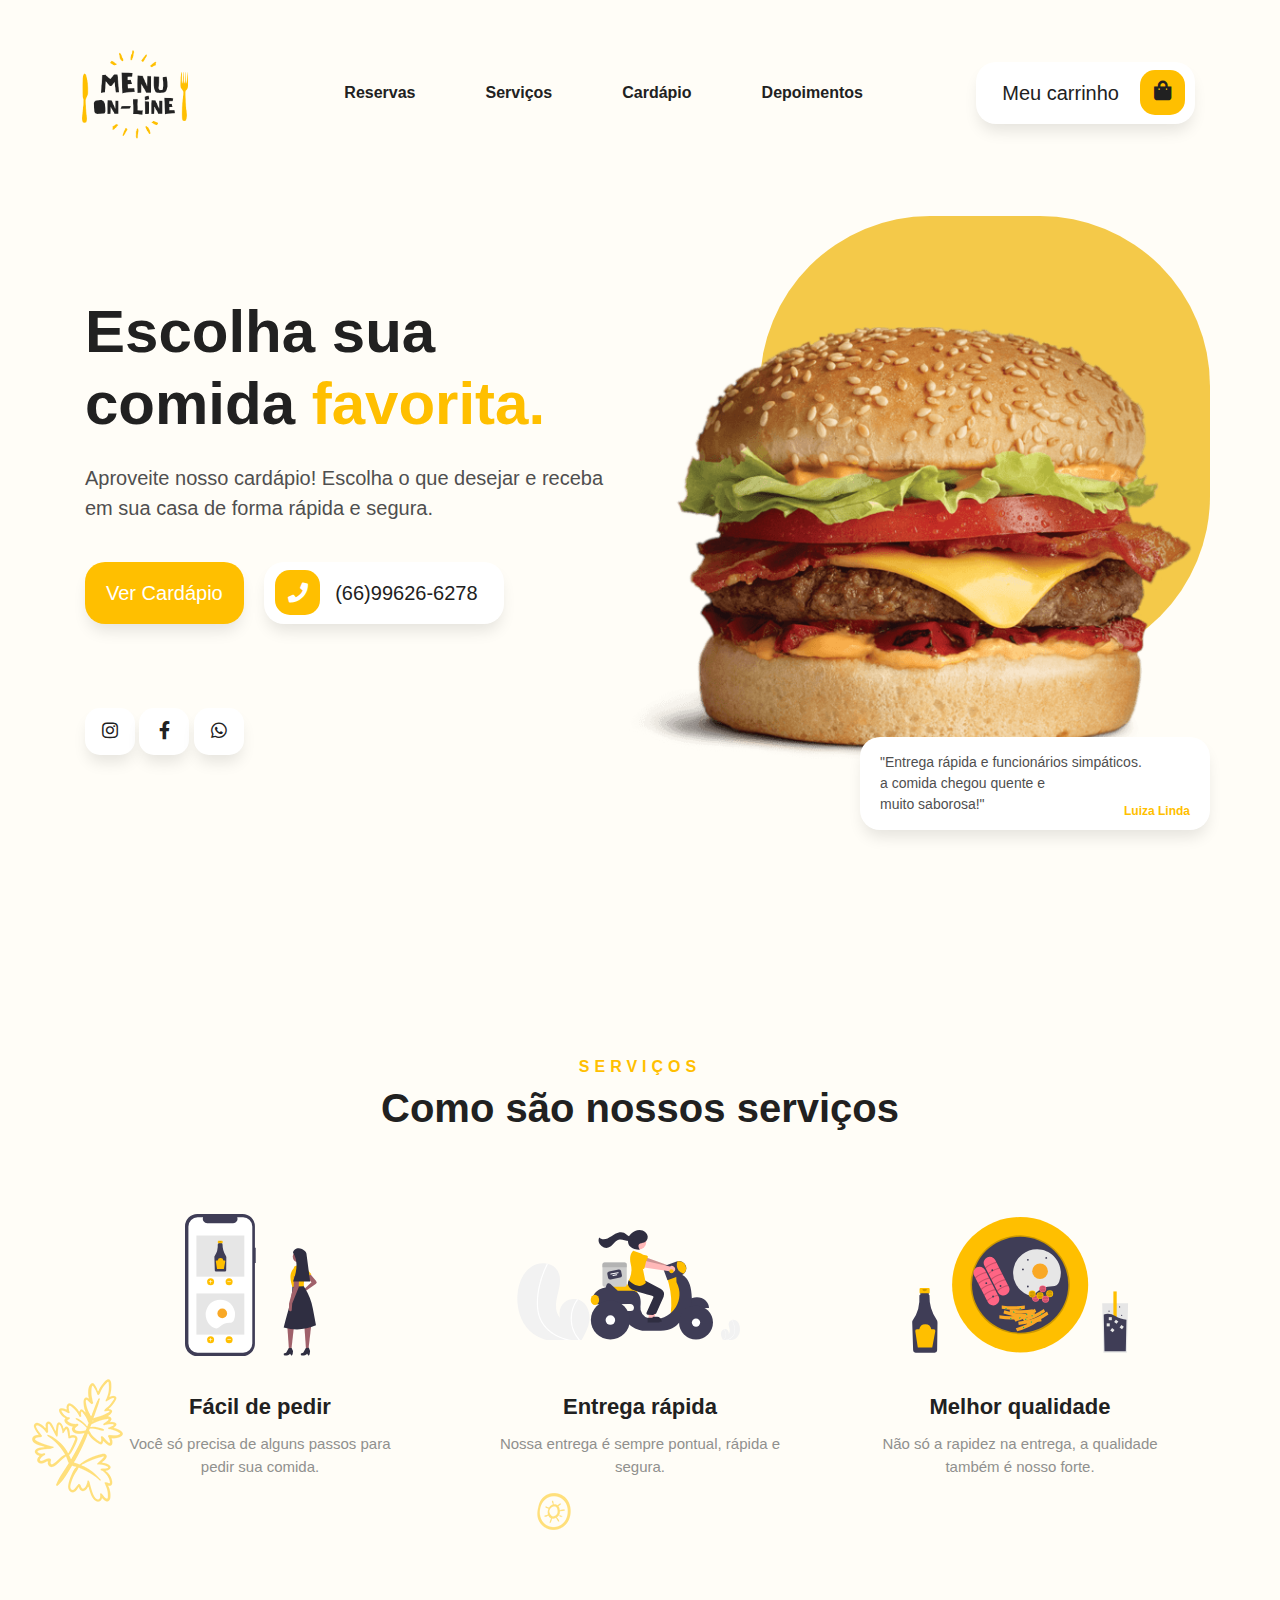
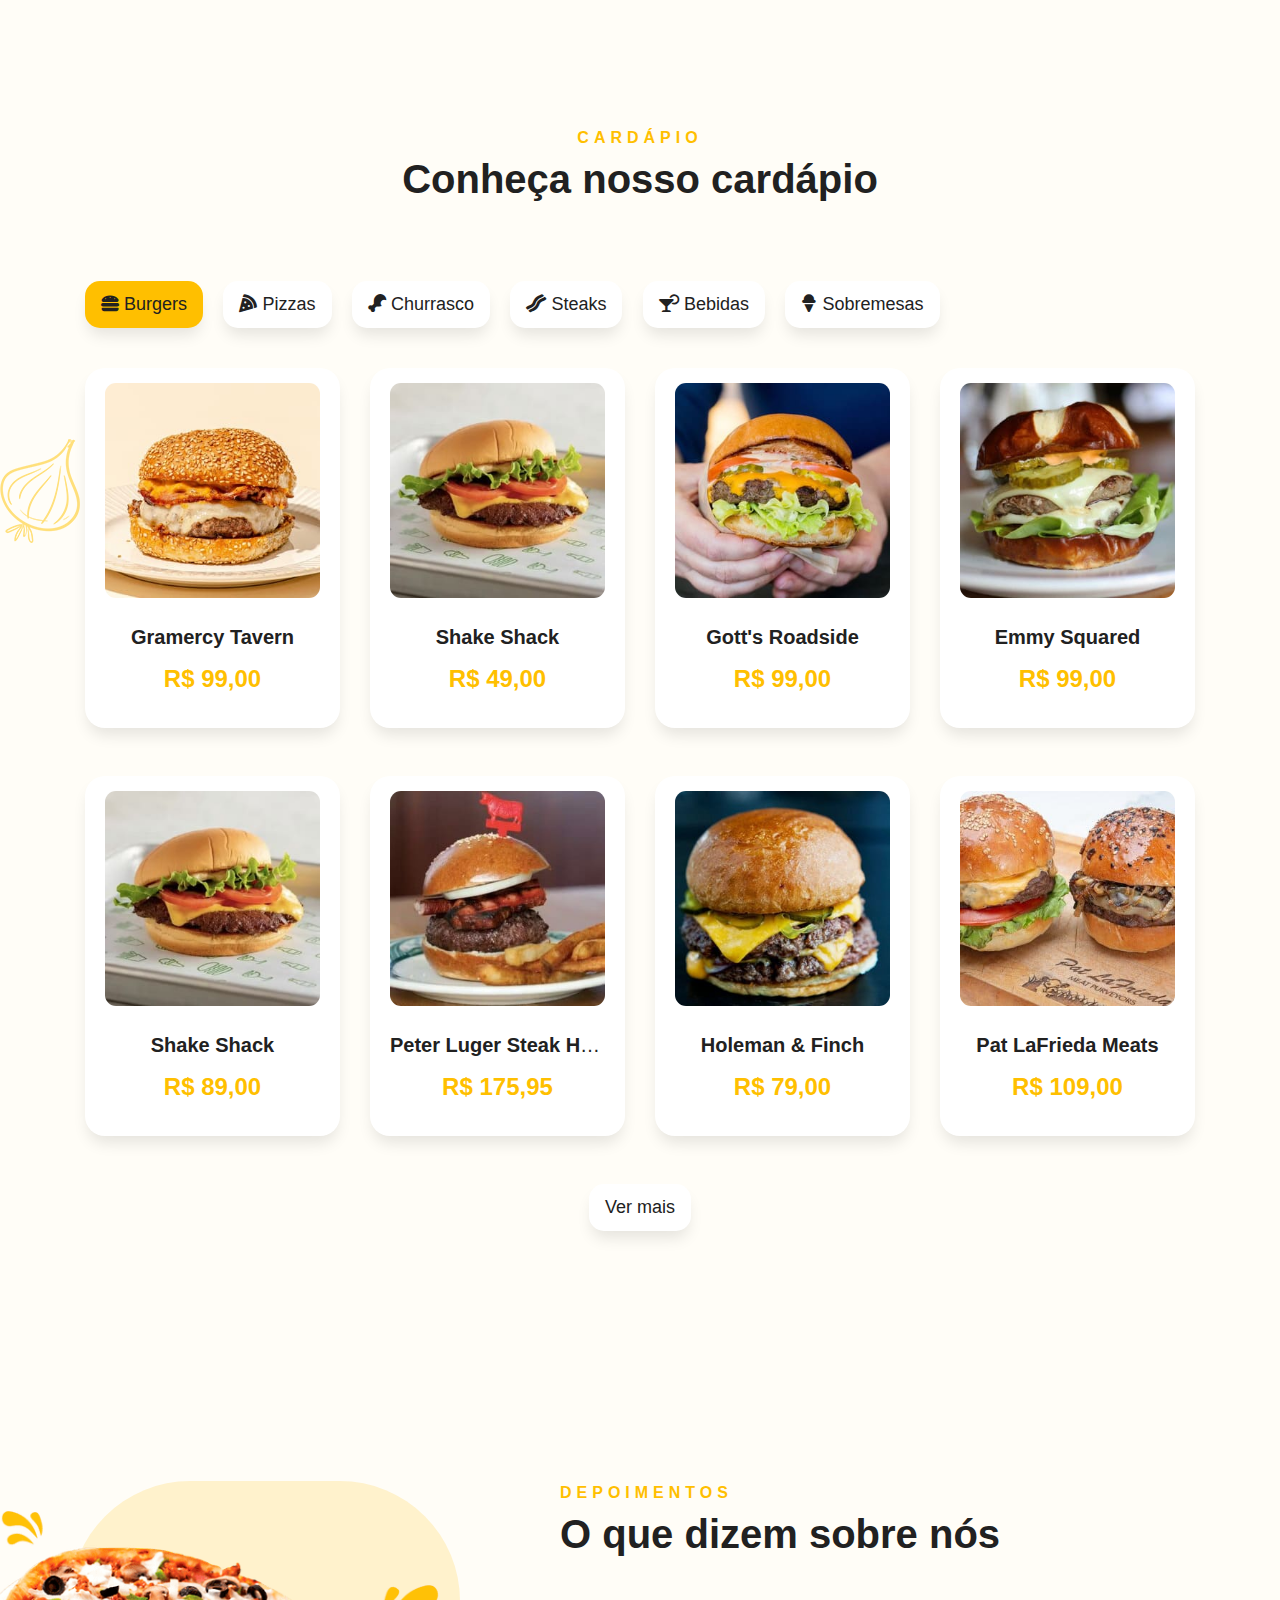
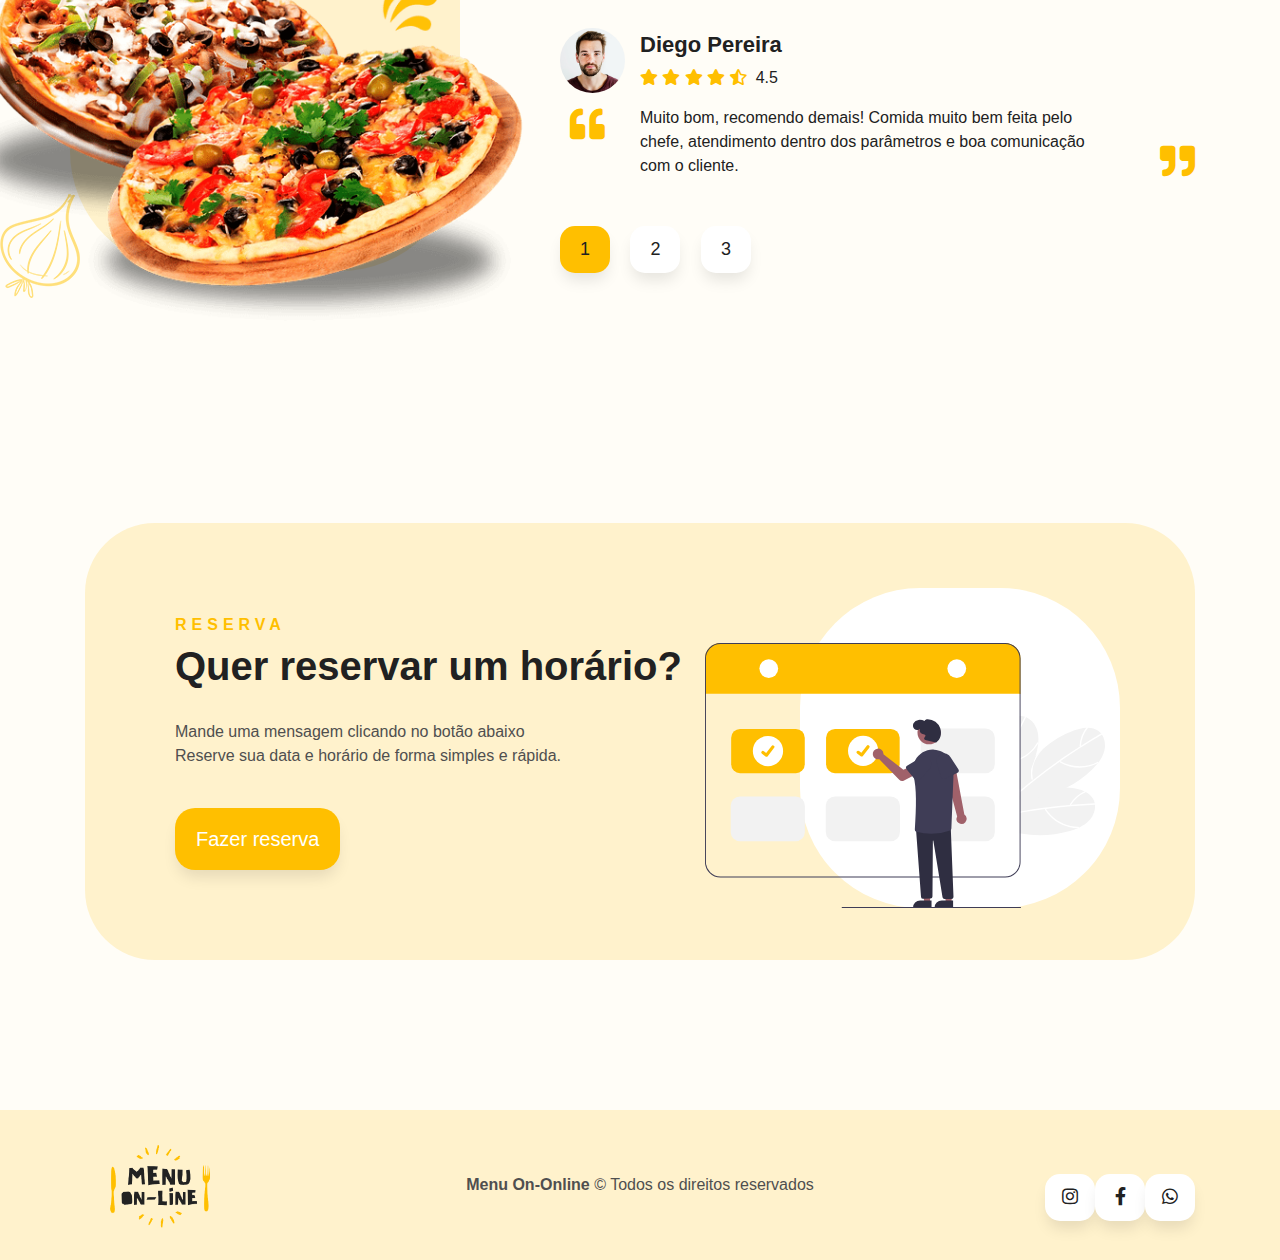
==== index.html @ 8d20d0ce "quase resumo" ====
<!DOCTYPE html>
<html lang="pt-br">

<head>
    <meta charset="UTF-8">
    <meta name="viewport" content="width=device-width, initial-scale=1.0">
    <title>Restaurante - Seja bem vindo!</title>
    <link rel="stylesheet" href="./css/bootstrap.min.css">
    <link rel="stylesheet" href="./css/fontawesome.css">
    <link rel="stylesheet" href="./css/main.css">
    <link rel="stylesheet" href="./css/animate.css">

</head>

<body>
    <div class="container-mensagens" id="container-mensagens">
    
    </div>
    <a class="botao-carrinho hidden" onclick="cardapio.metodos.abrirCarrinho(true)">
        <div class="badge-total-carrinho">0</div>
        <i class = "fa fa-shopping-bag"></i>
    </a>

    <section class="header">
        <div class="container">
            <nav class="navbar navbar-expand lg pl-0 pr-0">
                <a class="navbar-brand" href="#">
                    <img src="./img/logo.png" width="160" class="img-logo" />
                </a>

                <button class="navbar-toggler" type="button" data-toggle="collapse" data-target="#navbarNavDropdown">
                    <span class="navbar-toggle-icon">
                        <i class="fas fa-bars"></i>
                    </span>
                </button>
                <div class="collapse navbar-collapse" id="navbarNavDropdown">
                    <ul class="navbar-nav ml-auto mr-auto">
                        <li class="nav-item">
                            <a href="#reservas" class="nav-link"><b>Reservas</b></a>
                        </li>
                        <li class="nav-item">
                            <a href="#servicos" class="nav-link"><b>Serviços</b></a>
                        </li>
                        <li class="nav-item">
                            <a href="#cardapio" class="nav-link"><b>Cardápio</b></a>
                        </li>
                        <li class="nav-item">
                            <a href="#depoimentos" class="nav-link"><b>Depoimentos</b></a>
                        </li>
                    </ul>
                    <a class="btn btn-white btn-icon" onclick="cardapio.metodos.abrirCarrinho(true)">
                        
                        Meu carrinho
                        <span class="icon">
                            <div class ="container-total-carrinho badge-total-carrinho hidden">0</div>
                            <i class="fa fa-shopping-bag"></i>
                        </span>
                    </a>
                </div>
            </nav>
        </div>
    </section>
    <section class="banner">
        <div class="container">
            <div class="row">
                <div class="col 6">
                    <div class="d-flex text-banner">
                        <h1><b>Escolha sua comida <b class="color-primary">favorita.</b></b></h1>
                        <p>Aproveite nosso cardápio! Escolha o que desejar e receba em sua casa de forma rápida e
                            segura.</p>
                        <div>

                            <a class="btn btn-yellow mt-4 mr-3">Ver Cardápio</a>

                            <a href="#" class="btn btn-white btn-icon-left mt-4">

                                <span class="icon-left">

                                    <i class="fa fa-phone"></i>

                                </span>

                                (66)99626-6278
                            </a>

                        </div>
                    </div>

                    <a class="btn btn-sm btn-white btn-social mt-4 mt-3">
                        <i class="fab fa-instagram"></i>
                    </a>
                    <a class="btn btn-sm btn-white btn-social mt-4 mt-3">
                        <i class="fab fa-facebook-f"></i>
                    </a>
                    <a class="btn btn-sm btn-white btn-social mt-4 ">
                        <i class="fab fa-whatsapp"></i>
                    </a>
                </div>
                <div class="col 6">
                    <div class="card-banner"></div>
                    <div class="d-flex img-banner">
                        <img src="./img/burguer.png">
                    </div>
                    <div class="card card-case">
                        "Entrega rápida e funcionários simpáticos.
                        <br>a comida chegou quente e <br>
                        muito saborosa!"
                        <span class="card-case-name">
                            <b>Luiza Linda</b>
                        </span>
                    </div>
                </div>

            </div>

        </div>
        </div>
    </section>
    <section class="servicos" id="servicos">
        <div class="background-servicos"></div>

        <div class="container">
            <div class="class row">
                <div class="col-12 text-center mb-5">
                    <span class="hint-title"><b>Serviços</b></span>
                    <h1 class="title">
                        <b>Como são nossos serviços</b>
                    </h1>
                </div>
                <div class="col-4 mb-5">
                    <div class="card-icon text-center">
                        <img src="./img/icone-pedido.svg" width="150">
                    </div>
                    <div class="card-text text-center mt-3">
                        <p><b>Fácil de pedir</b></p>
                        <span>
                            Você só precisa de alguns passos para pedir sua comida.
                        </span>
                    </div>
                </div>

                <div class="col-4 mb-5">
                    <div class="card-icon text-center">
                        <img src="./img/icone-delivery.svg" width="250">
                    </div>
                    <div class="card-text text-center mt-3">
                        <p><b>Entrega rápida</b></p>
                        <span>
                            Nossa entrega é sempre pontual, rápida e segura.
                        </span>
                    </div>
                </div>

                <div class="col-4 mb-5">
                    <div class="card-icon text-center">
                        <img src="./img/icone-qualidade.svg" width="250">
                    </div>
                    <div class="card-text text-center mt-3">
                        <p><b>Melhor qualidade</b></p>
                        <span>
                            Não só a rapidez na entrega, a qualidade também é nosso forte.
                        </span>
                    </div>
                </div>

            </div>
        </div>
    </section>
    <section class="cardapio" id="cardapio">
        <div class="background-cardapio"></div>
        <div class="container">
            <div class="row">
                <div class="col-12 text-center mb-5">
                    <span class="hint-title"><b>Cardápio</b></span>
                    <h1 class="title">
                        <b>Conheça nosso cardápio</b>
                    </h1>
                </div>

                <div class="col-12 container-menu">
                    <a id= "menu-burgers" class="btn btn-white btn-sm mr-3 active" onclick ="cardapio.metodos.obterItensCardapio('burgers')">
                        <i class="fas fa-hamburger"></i>&nbsp;Burgers
                    </a>

                    <a id="menu-pizzas" class="btn btn-white btn-sm mr-3" onclick ="cardapio.metodos.obterItensCardapio('pizzas')" >
                        <i class="fas fa-pizza-slice"></i>&nbsp;Pizzas
                    </a>

                    <a id="menu-churrasco" class="btn btn-white btn-sm mr-3" onclick ="cardapio.metodos.obterItensCardapio('churrasco')">
                        <i class="fas fa-drumstick-bite"></i>&nbsp;Churrasco
                    </a>

                    <a id="menu-steaks" class="btn btn-white btn-sm mr-3" onclick ="cardapio.metodos.obterItensCardapio('steaks')">
                        <i class="fas fa-bacon"></i>&nbsp;Steaks
                    </a>

                    <a id="menu-bebidas"class="btn btn-white btn-sm mr-3" onclick ="cardapio.metodos.obterItensCardapio('bebidas')">
                        <i class="fas fa-cocktail"></i>&nbsp;Bebidas
                    </a>

                    <a id="menu-sobremesas" class="btn btn-white btn-sm mr-30" onclick ="cardapio.metodos.obterItensCardapio('sobremesas')">
                        <i class="fas fa-ice-cream"></i>&nbsp;Sobremesas
                    </a>
                </div>

                <div class="col-12">
                    <div class="row" id="itensCardapio">
                        
                        <!-- <div class="col-3">
                            <div class="card card-item">
                                <div class="img-produto">
                                    <img
                                        src="./img/cardapio/burguers/burger-au-poivre-kit-4-pack.3ca0e39b02db753304cd185638dad518.jpg">
                                </div>
                                <p class="title-produto text-center mt-4">
                                    <b>Nome</b>
                                </p>
                                <p class="price-produto text-center">
                                    <b>R$ 154,90</b>
                                </p>

                                <div class="add-carrinho">
                                    <span class="btn-menos"> <i class="fas fa-minus"></i></span>
                                    <span class="btn-numero-itens">0</span>
                                    <span class="btn-mais"><i class="fas fa-plus"></i></span>
                                    <span class="btn btn-add"><i class="fa fa-shopping-bag"></i></span>
                                </div>

                            </div>


                        </div>

                        <div class="col-3">
                            <div class="card card-item">
                                <div class="img-produto">
                                    <img
                                        src="./img/cardapio/burguers/burger-au-poivre-kit-4-pack.3ca0e39b02db753304cd185638dad518.jpg">
                                </div>
                                <p class="title-produto text-center mt-4">
                                    <b>Nome</b>
                                </p>
                                <p class="price-produto text-center">
                                    <b>R$ 154,90</b>
                                </p>

                                <div class="add-carrinho">
                                    <span class="btn-menos"> <i class="fas fa-minus"></i></span>
                                    <span class="btn-numero-itens">0</span>
                                    <span class="btn-mais"><i class="fas fa-plus"></i></span>
                                    <span class="btn btn-add"><i class="fa fa-shopping-bag"></i></span>
                                </div>

                            </div>


                        </div>

                        <div class="col-3">
                            <div class="card card-item">
                                <div class="img-produto">
                                    <img
                                        src="./img/cardapio/burguers/burger-au-poivre-kit-4-pack.3ca0e39b02db753304cd185638dad518.jpg">
                                </div>
                                <p class="title-produto text-center mt-4">
                                    <b>Nome</b>
                                </p>
                                <p class="price-produto text-center">
                                    <b>R$ 154,90</b>
                                </p>

                                <div class="add-carrinho">
                                    <span class="btn-menos"> <i class="fas fa-minus"></i></span>
                                    <span class="btn-numero-itens">0</span>
                                    <span class="btn-mais"><i class="fas fa-plus"></i></span>
                                    <span class="btn btn-add"><i class="fa fa-shopping-bag"></i></span>
                                </div>

                            </div>


                        </div> -->
                    </div>

                </div>

                <div class="col-12 text-center">
                    <a id="btnVerMais" class="btn btn-white btn-sm" onclick = "cardapio.metodos.verMais()">Ver mais</a>
                </div>

            </div>
        </div>

    </section>
    <section class="depoimentos" id="depoimentos">
        <div class="background-depoimentos"></div>
        <div class="container">
            <div class="row">

                <div class="col-5 text-center">
                    <div class="card-depoimentos"></div>
                    <div class="d-flex img-banner">
                        <img src="./img/pizzas.png" />
                    </div>
                </div>

                <div class="col-7">
                    <span class="hint-title"><b>Depoimentos</b></span>
                    <h1 class="title">
                        <b>O que dizem sobre nós</b>
                    </h1>
                    <div class="mb-5">
                        <div class="depoimento" id="depoimento-1">
                            <div class="container-dados-depoimento">
                                <div class="imagem-depoimento"></div>
                                <div>
                                    <p class="nome-depoimento"><b>Diego Pereira</b></p>
                                    <p class="nota-depoimento">
                                        <i class="fas fa-star"></i>
                                        <i class="fas fa-star"></i>
                                        <i class="fas fa-star"></i>
                                        <i class="fas fa-star"></i>
                                        <i class="fas fa-star-half-alt"></i>&nbsp; <span>4.5</span>
                                    </p>
                                </div>
                            </div>
                            <p class="texto-depoimento">
                                <i class="fas fa-quote-left"></i>
                                <span>
                                    Muito bom, recomendo demais! Comida muito bem feita pelo chefe,
                                    atendimento dentro dos parâmetros e boa comunicação com o cliente.
                                </span>
                                <i class="fas fa-quote-right"></i>
                            </p>
                        </div>

                        <div class="depoimento hidden" id="depoimento-2">
                            <div class="container-dados-depoimento">
                                <div class="imagem-depoimento"></div>
                                <div>
                                    <p class="nome-depoimento"><b>Ana Beatriz</b></p>
                                    <p class="nota-depoimento">
                                        <i class="fas fa-star"></i>
                                        <i class="fas fa-star"></i>
                                        <i class="fas fa-star"></i>
                                        <i class="fas fa-star"></i>
                                        <i class="fas fa-star"></i>&nbsp; <span>5.0</span>
                                    </p>
                                </div>
                            </div>
                            <p class="texto-depoimento">
                                <i class="fas fa-quote-left"></i>
                                <span>
                                    Um jantar perfeito do começo ao fim. Comida, experiência, serviço...
                                    foi tão maravilhoso que fomos dois dias seguidos - fato inédito para mim em uma
                                    viagem.
                                </span>
                                <i class="fas fa-quote-right"></i>
                            </p>
                        </div>

                        <div class="depoimento hidden" id="depoimento-3">
                            <div class="container-dados-depoimento">
                                <div class="imagem-depoimento"></div>
                                <div>
                                    <p class="nome-depoimento"><b>João Guilherme</b></p>
                                    <p class="nota-depoimento">
                                        <i class="fas fa-star"></i>
                                        <i class="fas fa-star"></i>
                                        <i class="fas fa-star"></i>
                                        <i class="fas fa-star"></i>
                                        <i class="far fa-star"></i>&nbsp; <span>4.0</span>
                                    </p>
                                </div>
                            </div>
                            <p class="texto-depoimento">
                                <i class="fas fa-quote-left"></i>
                                <span>
                                    A comida estava excelente e o serviço gentil nos surpreendeu!
                                    Dica: reserve umas 3 horas para ter uma experiência incrível.
                                </span>
                                <i class="fas fa-quote-right"></i>
                            </p>
                        </div>

                    </div>

                    <a class="btn btn-sm btn-white btn-social mr-3 active">1</a>
                    <a class="btn btn-sm btn-white btn-social mr-3">2</a>
                    <a class="btn btn-sm btn-white btn-social">3</a>

                </div>

            </div>
        </div>
    </section>
    <section class="reserva" id="reserva">
        <div class="container">
            <div class="row">
                <div class="col-12">

                    <div class="card-secondary">

                        <div class="row">

                            <div class="col-7">
                                <span class="hint-title"><b>Reserva</b></span>
                                <h1 class="title">
                                    <b>Quer reservar um horário?</b>
                                </h1>
                                <p class="pr-5">
                                    Mande uma mensagem clicando no botão abaixo
                                    <br>
                                    Reserve sua data e horário de forma simples e rápida.
                                </p>
                                <a class="btn btn-yellow mt-4">
                                    Fazer reserva
                                </a>
                            </div>

                            <div class="col-5">
                                <div class="card-reserva"></div>
                                <div class="d-flex img-banner">
                                    <img src="./img/icone-reserva.svg" />
                                </div>
                            </div>

                        </div>

                    </div>

                </div>
            </div>
        </div>
    </section>
    <section class="footer">
        <div class="container">
            <div class="row">
                <div class="col 3 container-logo-footer">
                    <img class="logo-footer" src="./img/logo.png" alt="">
                </div>

                <div class="col 6 container-texto-footer">
                    <p class="mb-0"><b>Menu On-Online</b> &copy; Todos os direitos reservados</p>
                </div>

                <div class="col 3 container-redes-footer">
                    <a class="btn btn-sm btn-white btn-social mt-4">
                        <i class="fab fa-instagram"></i>
                    </a>
                    <a class="btn btn-sm btn-white btn-social mt-4">
                        <i class="fab fa-facebook-f"></i>
                    </a>
                    <a class="btn btn-sm btn-white btn-social mt-4">
                        <i class="fab fa-whatsapp"></i>
                    </a>
                </div>
            </div>
        </div>
    </section>

    <div class="modal-full hidden" id="modalCarrinho">
        <div class="m-header">
            <div class="container">
                <a class="btn btn-white btn-sm float-right" onclick="cardapio.metodos.abrirCarrinho(false)">
                    Fechar
                </a>

                <div class="etapas">
                    <div class="etapa etapa1 active">1</div>
                    <div class="etapa etapa2">2</div>
                    <div class="etapa etapa3">3</div>
                </div>
                <p class="title-carrinho mt-4">
                    <b id="lblTituloEtapa">Seu carrinho:</b>
                </p>
            </div>
        </div>

        <div class="m-body">
            <div class="container">

                 <div id="itensCarrinho" class="row mr-0 ml-0  hidden">
                    <!-- <div class="col-12 item-carrinho">
                        <div class="img-produto">
                            <img
                                src="./img/cardapio/burguers/burger-au-poivre-kit-4-pack.3ca0e39b02db753304cd185638dad518.jpg">
                        </div>
                        <div class="dados-produto">
                            <p class="title-produto"><b>Produto</b></p>
                            <p class="price-produto"><b>R$ 149,90</b></p>
                        </div>
                        <div class="add-carrinho">
                            <span class="btn-menos"><i class="fas fa-minus"></i></span>
                            <span class="btn-numero-itens">0</span>
                            <span class="btn-mais"><i class="fas fa-plus"></i></span>
                            <span class="btn btn-remove"><i class="fa fa-times"></i></span>
                        </div>
                    </div> -->
                    
                </div>

                <div id="localEntrega" class="row mr-0 ml-0 hidden">
                    <div class="col-4">
                        <div class="form-group container-cep">
                          <label>CEP:</label>
                          <input id="txtCEP" type="text" class="form-control" />
                          <a class="btn btn-yellow btn-sm" 
                            onclick="cardapio.metodos.buscarCep()">
                            <i class="fa fa-search"></i>
                          </a>
                        </div>
                      </div>
                    <div class="col-8"></div>

                    <div class="col-6">
                        <div class="form-group">
                            <label>Endereço:</label>
                            <input id="txtEndereco" type="text" class="form-control">
                        </div>
                    </div>

                    <div class="col-4">
                        <div class="form-group">
                            <label>Bairro:</label>
                            <input id="txtBairro" type="text" class="form-control">
                        </div>
                    </div>
                    <div class="col-2">
                        <div class="form-group">
                            <label>Número:</label>
                            <input id="txtNumero" type="text" class="form-control">
                        </div>
                    </div>

                    <div class="col-6">
                        <div class="form-group">
                            <label>Cidade:</label>
                            <input id="txtCidade" type="text" class="form-control">
                        </div>
                    </div>

                    <div class="col-4">
                        <div class="form-group">
                            <label>Complemento:</label>
                            <input id="txtComplemento" type="text" class="form-control">
                        </div>
                    </div>

                    <div class="col-2">
                        <div class="form-group">
                            <label>UF:</label>
                            <select id="ddlUf" class="form-control">
                                <option value="-1">...</option>
                                <option value="AC">AC</option>
                                <option value="AL">AL</option>
                                <option value="AP">AP</option>
                                <option value="AM">AM</option>
                                <option value="BA">BA</option>
                                <option value="CE">CE</option>
                                <option value="DF">DF</option>
                                <option value="ES">ES</option>
                                <option value="GO">GO</option>
                                <option value="MA">MA</option>
                                <option value="MT">MT</option>
                                <option value="MS">MS</option>
                                <option value="MG">MG</option>
                                <option value="PA">PA</option>
                                <option value="PB">PB</option>
                                <option value="PR">PR</option>
                                <option value="PE">PE</option>
                                <option value="PI">PI</option>
                                <option value="RJ">RJ</option>
                                <option value="RN">RN</option>
                                <option value="RS">RS</option>
                                <option value="RO">RO</option>
                                <option value="RR">RR</option>
                                <option value="SC">SC</option>
                                <option value="SP">SP</option>
                                <option value="SE">SE</option>
                                <option value="TO">TO</option>
                            </select>
                        </div>
                    </div>

                </div>

                <div id="resumoCarrinho" class="row mr-0 ml-0 hidden">
                    <div class="col-12">
                        <p class="title-carrinho mt-4">
                            <b>Itens do pedido</b>
                        </p>
                    </div>



                    <div class="col-12">
                        <div class="row" id="listaItensResumo">

                            
                            <!-- <div class="col-12 item-carrinho resumo">
                                <div class="img-produto-resumo">
                                    <img src="./img/cardapio/burguers/burger-au-poivre-kit-4-pack.3ca0e39b02db753304cd185638dad518.jpg" alt="">
                                </div>

                                <div class="dados-produto">
                                    <p class="title-produto-resumo">
                                        <b>Nome do produto</b>
                                    </p>
                                    <p class="price-produto-resumo">
                                        <b>R$ 100,00</b>
                                    </p>
                                </div>
                                <p class="quantidade-produto-resumo">
                                    x <b>3</b>
                                </p>
                            </div>
                        </div> -->
                    </div>

                    <div class="col-12">
                        <p class="title-carrinho mt-4">
                            <b>Local de Entrega</b>
                        </p>
                    </div>

                    <!-- <div class="col-12 item-carrinho resumo">
                        <div class="img-map">
                            <i class="fas fa-map-marked-alt"></i>
                        </div>
                        <div class="dados-produto">
                            <p class="texto-endereco">
                                <b id="resumoEndereco">Rua Aloedil da Silva, bairro Jd Rondônia</b>
                            </p>
                            <p class="cidade-endereco" id="cidadeEndereco">
                                Rondonópolis-MT CEP 78.730-504
                            </p>
                        </div>
                    </div> -->

                </div>

            </div>
        </div>

        <div class="m-footer">
            <div class="container">
                <div class="container-total text-right mb-4 ">
                    <p class="mb-0">
                        <span>Subtotal</span>
                        <span id="lblSubtotal">R$ 0,00</span>
                    </p>
                    <p class="mb-0 texto-entrega">
                        <span><i class="fas fa-motorcycle"></i>Entrega:</span>
                        <span id="lblValorEntrega">R$ 0,00</span>
                    </p>
                    <p class="mb-0 texto-total"></p>
                    <span><b>Total:</b></span>
                    <span class="valor-total" id="lblValorTotal"><b>R$ 0,00</b></span>
                    </p>
                </div>
                
                <a onclick="cardapio.metodos.carregarEndereco()" class="btn btn-yellow float-right" id="btnEtapaPedido">Continuar</a>  
                <a onclick="cardapio.metodos.carregarEtapa(3)" class="btn btn-yellow float-right hidden" id="btnEtapaEndereco">Revisar Pediro</a>
                <a class="btn btn-yellow float-right hidden" id="btnEtapaResumo">EnviarPedido</a>
                <a onclick="cardapio.metodos.voltarEtapa()" class="btn btn-white float-right mr-3" id="btnVoltar">Voltar</a>
            </div>

        </div>

        

    </div>

    <script type="text/javascript" src="./js/jquery-1.12.4.min.js"></script>
    <script type="text/javascript" src="./js/modernizr-3.5.0.min.js"></script>
    <script type="text/javascript" src="./js/bootstrap.min.js"></script>
    <script type="text/javascript" src="./js/popper.min.js"></script>
    <script type="text/javascript" src="./js/dados.js"></script>
    <script type="text/javascript" src="./js/app.js"></script>
    

</body>

</html>
---- css/main.css ----
@font-face {
    font-family: 'PoppinsMedium.otf';
    src: url(../fonts/Poppins-Medium.otf);
}

@font-face {
    font-family: 'PoppinsRegular.otf';
    src: url(../fonts/Poppins-Regular.otf);
}

:root {
    --color-background: #fffdf7;
    --color-black: #212121;
    --color-black-heavy: #000000;
    --color-text: #4f4f4f;
    --color-text-out: #90908e;
    --color-primary: #ffbf00;
    --color-secondary: #fff2cc;
    --color-white: #ffffff;
    --color-red: #e74c3c;
    --color-green: #2ecc71;
    --color-separate: #cccccc;
}

html,
body {
    font-family: 'PoppinsRegular', 'Rubik', sans-serif;
    background-color: var(--color-background);
    color: var(--color-text);
}

b {
    font-family: 'PoppinsMedium', 'Rudik', sans-serif;
}

.color-primary {
    color: var(--color-primary);
}

.nav-link {
    color: var(--color-black);
    padding-left: 35px !important;
    padding-right: 35px !important;
}

.btn-white {
    background-color: var(--color-white);
    color: var(--color-black) !important;
    border-radius: 20px;
    padding: 15px 25px;
    font-size: 20px;
    box-shadow: 0px 10px 15px -3px rgba(0, 0, 0, 0.1);
}

.btn-white.active,
.btn-white:hover {
    background-color: var(--color-primary);
}

.btn-icon {
    padding-right: 75px;
}

.btn-icon .icon {
    display: inline-block;
    color: var(--color-black);
    background-color: var(--color-primary);
    width: 45px;
    height: 45px;
    position: absolute;
    right: 10px;
    margin-top: -8px;
    border-radius: 15px;
    text-align: center;
    padding-top: 6px;
}

.banner {
    padding-top: 110px;
    padding-bottom: 200px;
}

.text-banner {
    flex-direction: column;
    justify-content: center;
    margin-bottom: 60px;
}

.text-banner h1 {
    color: var(--color-black);
    font-size: 60px;
}

.text-banner p {
    margin-top: 15px;
    margin-bottom: 15px;
    font-size: 20px;
}

a.navbar-brand {
    margin-left: -30px;
}

.btn-yellow {
    background-color: var(--color-primary);
    color: var(--color-white) !important;
    border-radius: 20px;
    padding: 15px 20px;
    font-size: 20px;
    box-shadow: 0px 10px 15px -3px rgba(0, 0, 0, 0.1);
}

.btn-icon-left {
    padding-left: 70px;
}

.btn-icon-left span.icon-left {
    display: inline-block;
    color: var(--color-white);
    background-color: var(--color-primary);
    width: 45px;
    height: 45px;
    position: absolute;
    margin-left: -60px;
    margin-top: -8px;
    border-radius: 15px;
    text-align: center;
    padding-top: 8px;
}

.btn-sm {
    padding: 9px 15px !important;
    border-radius: 15px !important;
    font-size: 18px !important;
}

.btn-social {
    width: 50px;
}

.card-banner {
    height: 450px;
    width: 450px;
    border-radius: 170px;
    background-color: #f4c949;
    position: absolute;
    right: 0;
    top: -80px;
}

.img-banner img {
    position: absolute;
    width: 570px;
    top: 30px;
    right: 15px;
}

.card {
    border-radius: 20px;
    padding: 15px 20px;
    font-size: 20px;
    box-shadow: 0px 10px 15px -3px rgba(0, 0, 0, 0.1) !important;
    border: none !important;
}

.card-case {
    width: 350px;
    font-size: 14px;
    position: absolute;
    right: 0;
    bottom: -75px;
}

.card-case-name {
    color: var(--color-primary);
    position: absolute;
    font-size: 12px;
    right: 20px;
    bottom: 10px;
}

.servicos {
    padding-top: 100px;
    padding-bottom: 150px;
}

.background-servicos {
    position: absolute;
    left: 0;
    right: 0;
    height: 500px;
    background-image: url(../img/bg-icons-2.png);
}

.hint-title {
    color: var(--color-primary);
    font-size: 16px;
    text-transform: uppercase;
    letter-spacing: 5px;
}

.title {
    color: var(--color-black);
    font-size: 40px;
    margin-top: 5px;
    margin-bottom: 30px;

}

.card-icon {
    height: 150px;
    margin: 0 auto;
    margin-bottom: 30px;
    display: flex;
    justify-content: center;
    align-items: center;
}

.card-text {
    color: var(--color-text-out);
    font-size: 15px;
    padding: 0px 30px;
}

.card-text p {
    font-size: 22px;
    color: var(--color-black);
    margin-bottom: 10px;
}

.cardapio {
    padding-top: 50px;
    padding-bottom: 150px;
}

.cardapio .background-cardapio {
    position: absolute;
    left: 0;
    right: 0;
    height: 500px;
    background-image: url(../img/bg-icons-1.png);
}

.container-menu {
    margin-bottom: 40px;
}

.card-item {
    height: 360px;
}

.card-item .img-produto img {
    width: 100%;
    border-radius: 11px;
}

.card-item .title-produto {
    color: var(--color-black);
    overflow: hidden;
    text-overflow: ellipsis;
    white-space: nowrap;
    height: 40px;
    margin-bottom: 0px;
}

.card-item .price-produto {
    color: var(--color-primary);
    font-size: 24px;
}

.card-item .add-carrinho {
    display: none;
    text-align: center;
    height: 30px;
    justify-content: center;
    align-items: center;
}

.card-item:hover {
    background-color: var(--color-primary);
}

.card-item:hover .title-produto {
    display: none;
}

.card-item:hover .add-carrinho {
    display: flex;
}

.card-item:hover .price-produto {
    color: var(--color-black-heavy) !important;
    margin-top: 20px;
}

.depoimentos {
    padding-top: 100px;
    padding-bottom: 150px;
}

.btn-menos {
    color: var(--color-black-heavy);
    padding: 5px 7px;
    border: 2px solid var(--color-black-heavy);
    border-top-left-radius: 10px;
    border-bottom-left-radius: 10px;
    font-size: 14px;
    cursor: pointer;
}

.btn-mais {
    color: var(--color-black-heavy);
    padding: 5px 7px;
    border: 2px solid var(--color-black-heavy);
    border-top-right-radius: 10px;
    border-bottom-right-radius: 10px;
    font-size: 14px;
    cursor: pointer;
}

.btn-numero-itens {
    color: var(--color-black-heavy);
    padding: 2px 15px;
    border-top: 2px solid var(--color-black-heavy);
    border-bottom: 2px solid var(--color-black-heavy);
    font-size: 18px;
}

.btn-add {
    border: 2px solid var(--color-black-heavy);
    font-size: 16px;
    padding: 4px 10px;
    border-radius: 10px;
    color: var(--color-white);
    background-color: var(--color-black-heavy);
    margin-left: 15px;
}

.depoimentos {
    padding-top: 100px;
    padding-bottom: 150px;
}

.card-depoimentos {
    height: 390px;
    width: 390px;
    border-radius: 120px;
    background-color: var(--color-secondary);
    position: absolute;
    left: 0;

}

.background-depoimentos {
    position: absolute;
    left: 0;
    right: 0;
    height: 500px;
    background-image: url(../img/bg-icons-1.png);
}

.container-dados-depoimento {
    display: flex;
}

.depoimento {
    margin-top: 70px;
}

.imagem-depoimento {
    width: 65px;
    height: 65px;
    background-color: var(--color-white);
    border-radius: 50px;
    background-repeat: no-repeat;
    background-position: center;
    margin-right: 15px;
}

#depoimento-1 .imagem-depoimento {
    background-image: url(../img/diego.jpg);
    background-size: cover;
}

#depoimento-2 .imagem-depoimento {
    background-image: url(../img/ana.jpg);
    background-size: cover;
}

#depoimento-3 .imagem-depoimento {
    background-image: url(../img/joao.jpg);
    background-size: cover;
}

.nome-depoimento {
    color: var(--color-black);
    font-size: 22px;
    margin-bottom: 5px;
}

.nota-depoimento {
    color: var(--color-primary);
}

.nota-depoimento span {
    color: var(--color-black);
}

.texto-depoimento {
    display: flex;
    font-size: 16px;
    color: var(--color-black);
}

.texto-depoimento i {
    font-size: 35px;
    color: var(--color-primary);
}

.texto-depoimento i:first-child {
    padding-left: 10px;
    padding-right: 35px;
}

.texto-depoimento i:last-child {
    padding-left: 45px;
    display: flex;
    justify-content: center;
    align-items: end;
}

.hidden {
    display: none !important;
}


.reserva {
    padding-top: 100px;
    padding-bottom: 150px;
}

.card-secondary {
    background-color: var(--color-secondary);
    border-radius: 70px;
    padding: 90px;
}

.card-reserva {
    height: 320px;
    width: 320px;
    border-radius: 120px;
    background-color: var(--color-white);
    position: absolute;
    right: 0;
    top: -25px;
}

.reserva .img-banner img {
    width: 100%;
}


.footer {
    background-color: var(--color-secondary);
}

.logo-footer {
    width: 150px;
}

.container-logo-footer,
.container-texto-footer,
.container-redes-footer {
    display: flex;
    align-items: center;
}

.container-logo-footer {
    justify-content: start;
}

.container-texto-footer {
    justify-content: center;
}

.container-redes-footer {
    justify-content: end;
}

.modal-full {
    position: fixed;
    top: 0;
    bottom: 0;
    left: 0;
    right: 0;
    padding: 50px;
    background: var(--color-white);
    z-index: 9990;
    overflow-x: hidden;
    overflow-y: auto;
    display: flex;
    flex-direction: column;
}

.m-header {
    padding-bottom: 20px;
}

.m-body {
    flex: 1;
    overflow: auto;
    overflow-x: hidden;
}

.etapas {
    display: flex;
}

.etapa {
    width: 35px;
    height: 35px;
    background-color: var(--color-white);
    border-radius: 50px;
    box-shadow: 0px 10px 15px -3px rgba(0, 0, 0, 0.1);
    color: var(--color-black);
    display: flex;
    justify-content: center;
    align-items: center;
    margin-right: 20px;
}

.etapa::before {
    content: '';
    width: 20px;
    background-color: var(--color-separate);

    position: absolute;
    height: 2px;
    margin-left: 55px;
}

.etapa:last-child::before {
    content: none;
}

.etapa.active,
.etapa.active::before {
    background-color: var(--color-primary);
}

.title-carrinho {
    font-size: 20px;
    color: var(--color-black);
}

.modal-full .item-carrinho {
    display: flex;
    justify-content: center;
    align-items: center;
    padding-top: 20px;
    padding-bottom: 20px;
    border-bottom: 1px solid var(--color-separate);
}

.modal-full .item-carrinho:last-child {
    border-bottom: none;
}

.modal-full .img-produto img {
    width: 100px;
    border-radius: 11px;
}

.modal-full .title-produto {
    color: var(--color-black);
    font-size: 20px;
    text-overflow: ellipsis;
    white-space: nowrap;
    overflow: hidden;
    margin-bottom: 0;
}

.modal-full .price-produto {
    color: var(--color-primary);
    font-size: 24px;
    margin-bottom: 0;
}

.modal-full .dados-produto {
    flex: 1;
    padding-left: 25px;
    padding-right: 25px;
}

.modal-full .add-carrinho {
    display: flex;
    text-align: center;
    height: 30px;
    justify-content: center;
    align-items: center;
}

.btn-remove {
    border: 2px solid var(--color-red);
    font-size: 16px;
    padding: 4px 10px;
    border-radius: 10px;
    color: var(--color-white);
    background-color: var(--color-red);
    margin-left: 15px;
}

.container-total {
    padding-top: 20px;
    border-top: 1px solid var(--color-separate);
}

.container-total .texto-entrega {
    color: var(--color-separate);
}

.container-total .texto-total {
    color: var(--color-black);
    font-size: 20px;
    margin-top: 10px;
}

.container-total .valor-total {
    color: var(--color-primary);
    font-size: 24px;

}

.m-body::-webkit-scrollbar {
    width: 6px;
    background: transparent;
}

.m-body::-webkit-scrollbar-thumb {
    background: var(--color-white);
}

.m-body::-webkit-scrollbar-track {
    background: transparent;
}

.modal-full .localEntrega {
    display: flex;
    justify-content: center;
    align-items: center;
    padding-top: 20px;
    padding-bottom: 20px;

}

.form-control {
    background-color: var(--color-white);
    color: var(--color-black) !important;
    border-radius: 20px;
    padding: 15px 25px;
    font-size: 20px;
    box-shadow: 0px 10px 15px -3px rgba(0, 0, 0, 0.1) !important;
    border: none !important;
}

select.form-control {
    height: 60px !important;
}

.container-cep .form-control {
    padding-right: 75px;
}

.container-cep .btn {
    position: absolute;
    right: 25px;
    top: 38px;
}

.img-produto-resumo img {
    width: 50px;
    border-radius: 11px;
}

.item-carrinho.resumo {
    padding-top: 10px;
    padding-bottom: 10px;
}

.title-produto-resumo {
    color: var(--color-black);
    font-size: 10px;
    text-overflow: ellipsis;
    white-space: nowrap;
    overflow: hidden;
    margin-bottom: 0;
}

.price-produto-resumo {
    color: var(--color-primary);
    font-size: 16px;
    margin-bottom: 0;

}

.quantidade-produto-resumo {
    color: var(--color-black);
    font-size: 20px;
}

.img-map {
    width: 50px;
    height: 50px;
    background-color: var(--color-secondary);
    color: var(--color-black);
    font-size: 22px;
    display: flex;
    justify-content: center;
    align-items: center;
    border-radius: 11px;
}

.texto-endereco {
    margin-bottom: 0;
    color: var(--color-black)
}

.cidade-endereco {
    margin-bottom: 0;
}

.badge-total-carrinho {
    width: 25px;
    height: 25px;
    position: absolute;
    background-color: var(--color-secondary);
    border-radius: 50px;
    right: -5px;
    top: -5px;
    font-size: 14px;
    font-weight: bold;
    display: flex;
    justify-content: center;
    align-items: center;
}

.botao-carrinho {
    position: fixed;
    right: 30px;
    bottom: 50px;
    height: 50px;
    width: 50px;
    background-color: var(--color-primary);
    display: flex;
    justify-content: center;
    align-items: center;
    font-size: 20px;
    box-shadow: 0px 10px 15px -3px rgb(0, 0, 0, 0.1);
    color: var(--color-black-heavy) !important;
    border-radius: 50px;
    cursor: pointer;
    z-index: 1;
}

.container-mensagens {
    position: fixed;
    right: 20px;
    top: 20px;
    z-index: 9999;
}

.toast {
    color: var(--color-white);
    padding: 10px 25px;
    font-size: 18px;
    border-radius: 15px;
    margin-bottom: 10px;
}

.toast.red {
    background-color: var(--color-red);
}

.toast.green {
    background-color: var(--color-green);
}

.carrinho-vazio {
    margin: 0 auto;
    text-align: center;
    margin-top: 50px;
}

.carrinho-vazio i {
    width: 50px;
    height: 50px;
    background-color: var(--color-secondary);
    color: var(--color-primary);
    display: flex;
    justify-content: center;
    align-items: center;
    margin: 0 auto;
    border-radius: 50px;
    margin-bottom: 10px;
}
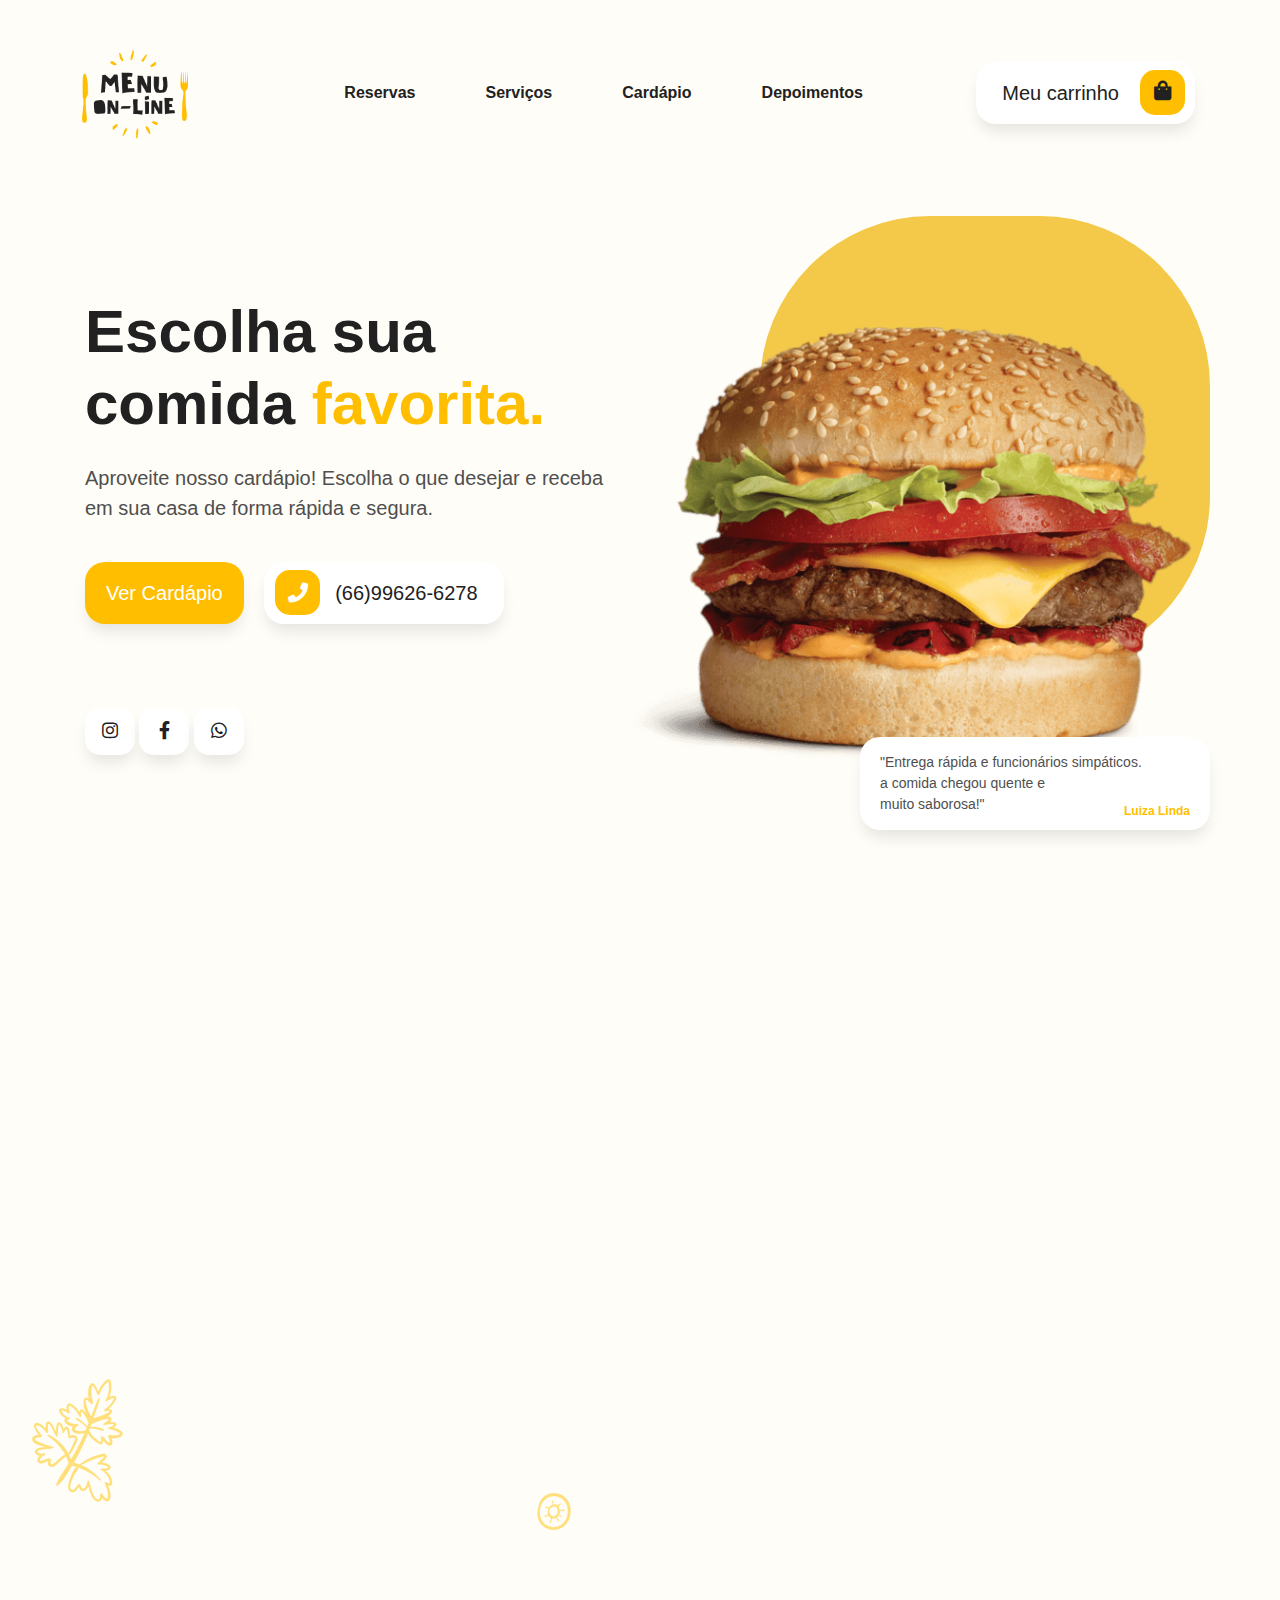
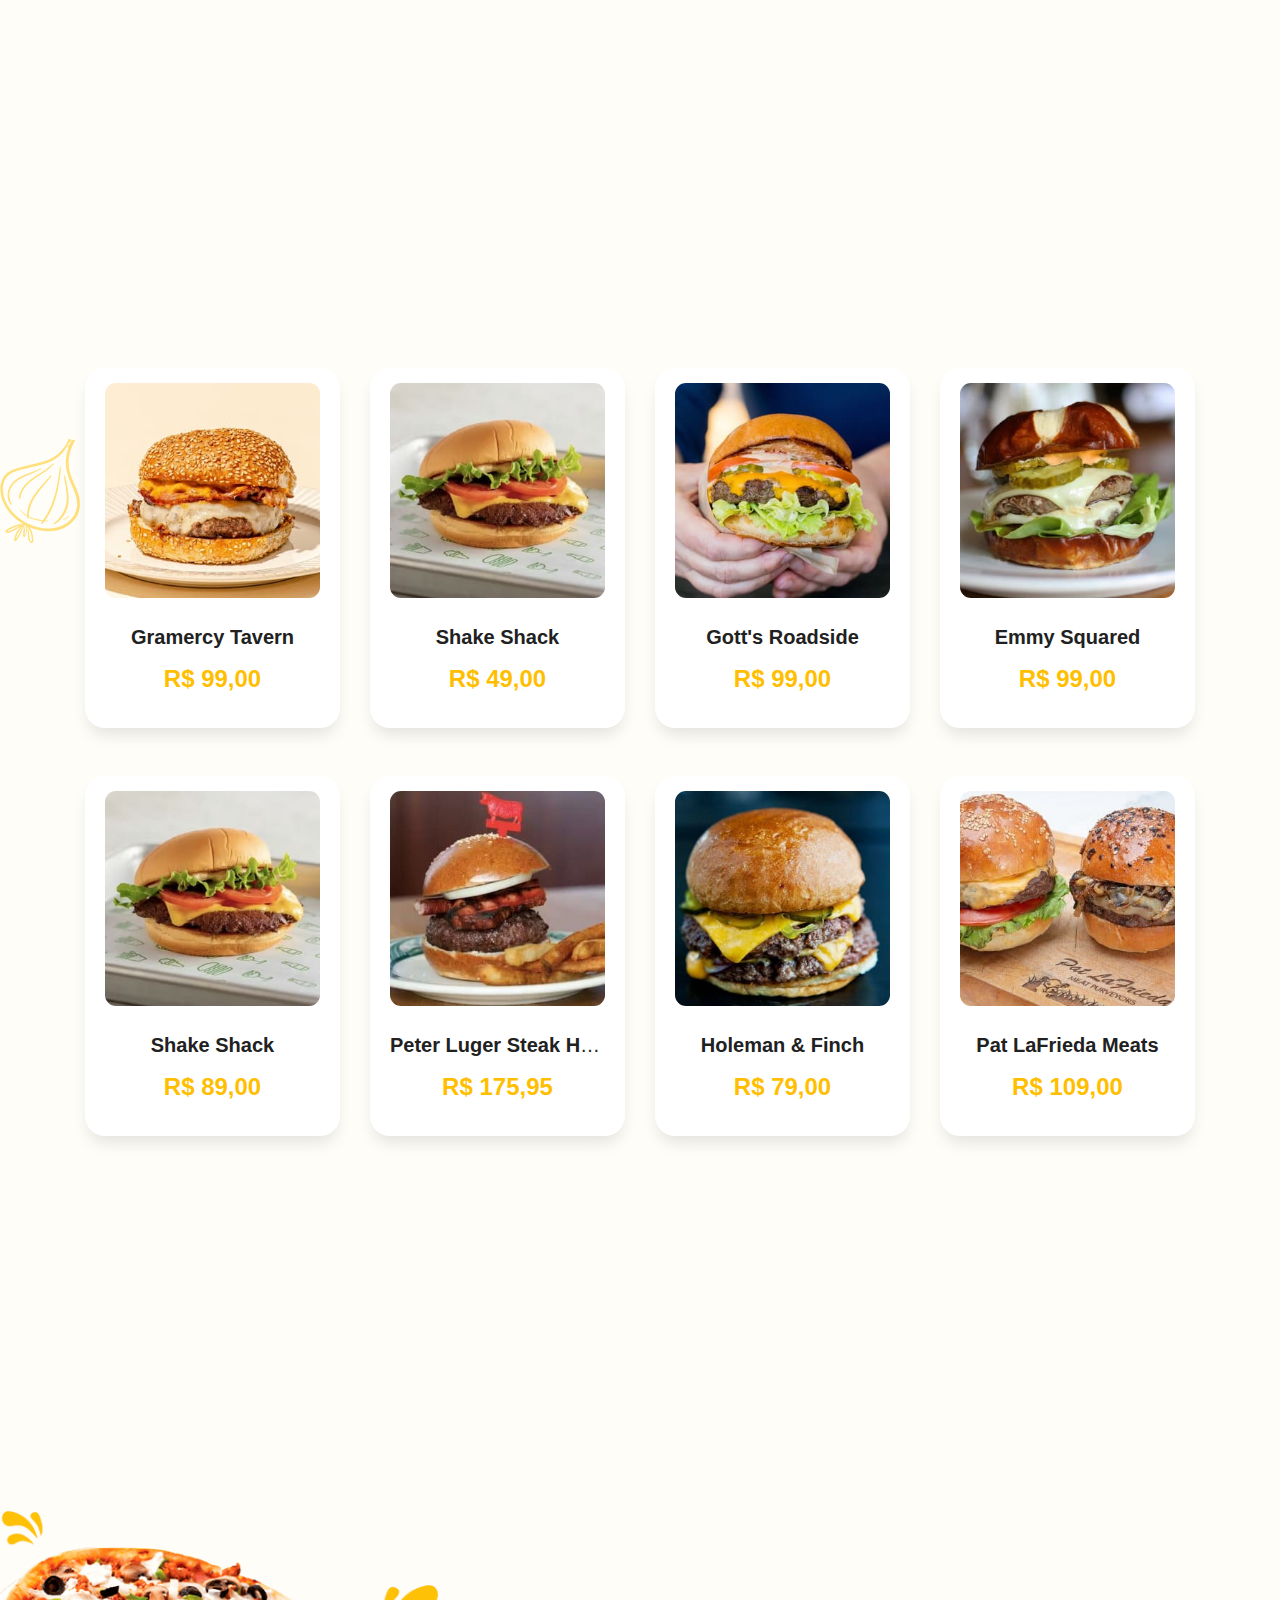
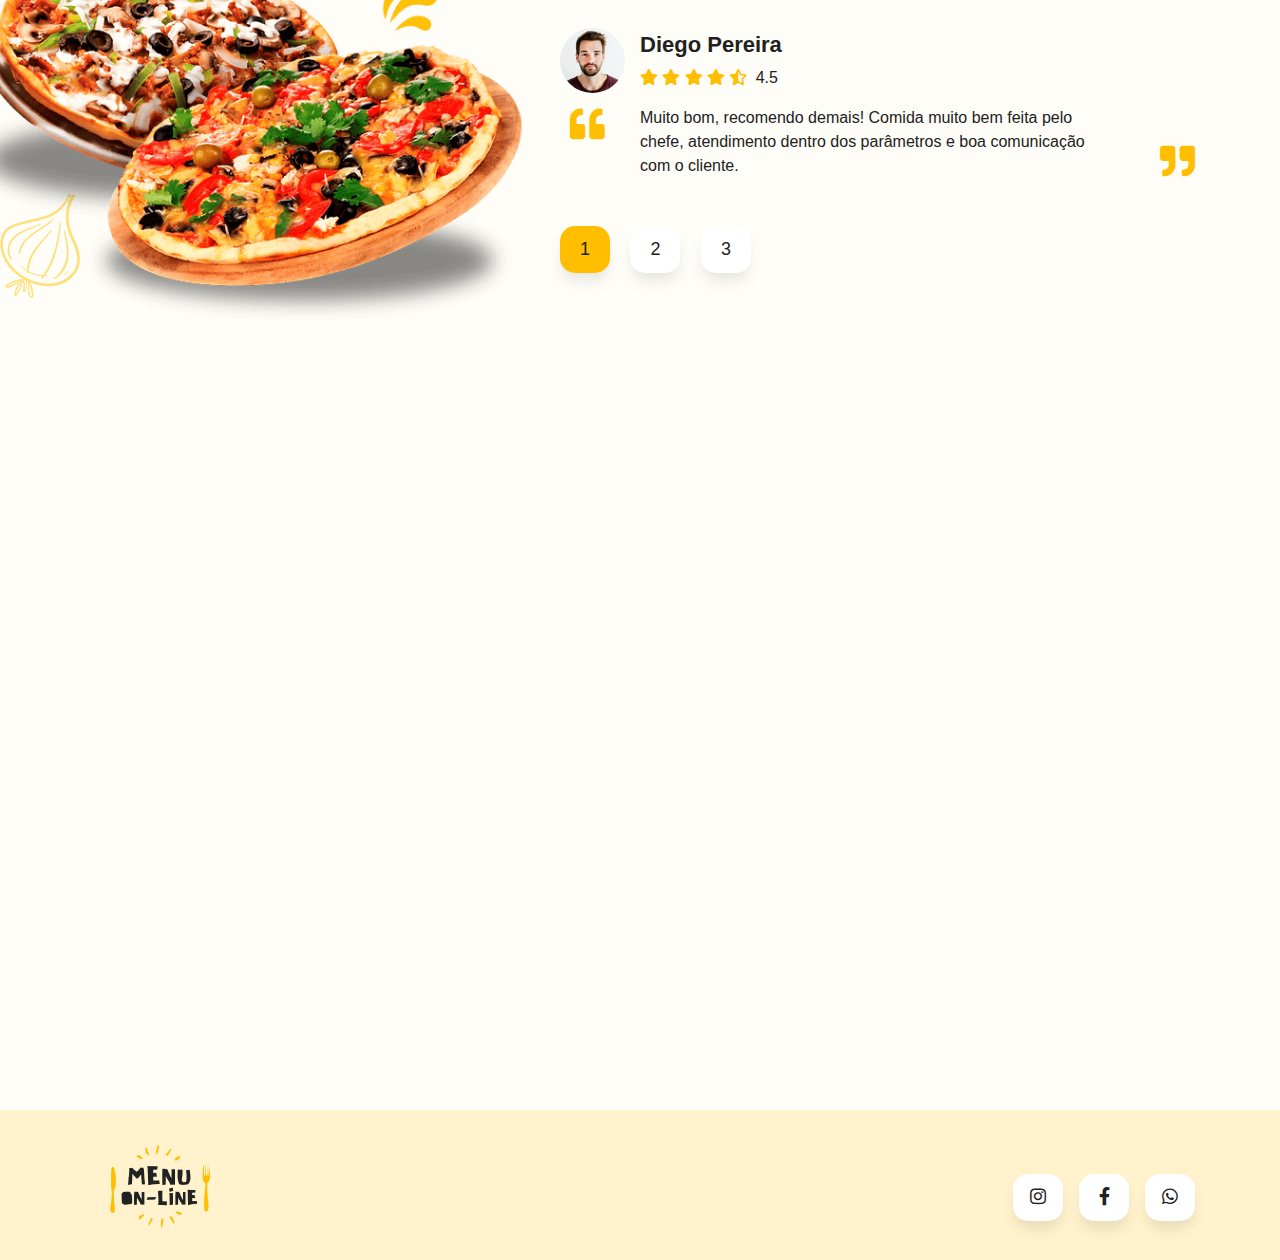
==== commit 7e5378ec: "04/02" ====
--- a/index.html
+++ b/index.html
@@ -3,11 +3,13 @@
 
 <head>
     <meta charset="UTF-8">
+    <meta http-equiv="x-UA-Compatible" content="IE=edge">
     <meta name="viewport" content="width=device-width, initial-scale=1.0">
     <title>Restaurante - Seja bem vindo!</title>
     <link rel="stylesheet" href="./css/bootstrap.min.css">
     <link rel="stylesheet" href="./css/fontawesome.css">
     <link rel="stylesheet" href="./css/main.css">
+    <link rel="stylesheet" href="./css/responsivo.css">
     <link rel="stylesheet" href="./css/animate.css">
 
 </head>
@@ -16,7 +18,7 @@
     <div class="container-mensagens" id="container-mensagens">
     
     </div>
-    <a class="botao-carrinho hidden" onclick="cardapio.metodos.abrirCarrinho(true)">
+    <a class="botao-carrinho hidden animated bounceIn" onclick="cardapio.metodos.abrirCarrinho(true)">
         <div class="badge-total-carrinho">0</div>
         <i class = "fa fa-shopping-bag"></i>
     </a>
@@ -24,7 +26,7 @@
     <section class="header">
         <div class="container">
             <nav class="navbar navbar-expand lg pl-0 pr-0">
-                <a class="navbar-brand" href="#">
+                <a class="navbar-brand wow fadeIn" href="#">
                     <img src="./img/logo.png" width="160" class="img-logo" />
                 </a>
 
@@ -34,7 +36,7 @@
                     </span>
                 </button>
                 <div class="collapse navbar-collapse" id="navbarNavDropdown">
-                    <ul class="navbar-nav ml-auto mr-auto">
+                    <ul class="navbar-nav ml-auto mr-auto wow fadeIn">
                         <li class="nav-item">
                             <a href="#reservas" class="nav-link"><b>Reservas</b></a>
                         </li>
@@ -48,7 +50,7 @@
                             <a href="#depoimentos" class="nav-link"><b>Depoimentos</b></a>
                         </li>
                     </ul>
-                    <a class="btn btn-white btn-icon" onclick="cardapio.metodos.abrirCarrinho(true)">
+                    <a class="btn btn-white btn-icon wow fadeIn" onclick="cardapio.metodos.abrirCarrinho(true)">
                         
                         Meu carrinho
                         <span class="icon">
@@ -65,14 +67,14 @@
             <div class="row">
                 <div class="col 6">
                     <div class="d-flex text-banner">
-                        <h1><b>Escolha sua comida <b class="color-primary">favorita.</b></b></h1>
-                        <p>Aproveite nosso cardápio! Escolha o que desejar e receba em sua casa de forma rápida e
+                        <h1 class="wow fadeInLeft"><b>Escolha sua comida <b class="color-primary">favorita.</b></b></h1>
+                        <p class="wow fadeInLeft delay-02s">Aproveite nosso cardápio! Escolha o que desejar e receba em sua casa de forma rápida e
                             segura.</p>
                         <div>
 
                             <a class="btn btn-yellow mt-4 mr-3">Ver Cardápio</a>
 
-                            <a href="#" class="btn btn-white btn-icon-left mt-4">
+                            <a href="#" class="btn btn-white btn-icon-left mt-4" id="bntLigar">
 
                                 <span class="icon-left">
 
@@ -98,7 +100,7 @@
                 </div>
                 <div class="col 6">
                     <div class="card-banner"></div>
-                    <div class="d-flex img-banner">
+                    <div class="d-flex img-banner wow fadeIN delay-05s">
                         <img src="./img/burguer.png">
                     </div>
                     <div class="card card-case">
@@ -121,13 +123,13 @@
 
         <div class="container">
             <div class="class row">
-                <div class="col-12 text-center mb-5">
+                <div class="col-12 text-center mb-5 wow fadeInUP">
                     <span class="hint-title"><b>Serviços</b></span>
                     <h1 class="title">
                         <b>Como são nossos serviços</b>
                     </h1>
                 </div>
-                <div class="col-4 mb-5">
+                <div class="col-4 mb-5 wow fadeInUp">
                     <div class="card-icon text-center">
                         <img src="./img/icone-pedido.svg" width="150">
                     </div>
@@ -139,7 +141,7 @@
                     </div>
                 </div>
 
-                <div class="col-4 mb-5">
+                <div class="col-4 mb-5 wow fadeInUp">
                     <div class="card-icon text-center">
                         <img src="./img/icone-delivery.svg" width="250">
                     </div>
@@ -151,7 +153,7 @@
                     </div>
                 </div>
 
-                <div class="col-4 mb-5">
+                <div class="col-4 mb-5 wow fadeInUp">
                     <div class="card-icon text-center">
                         <img src="./img/icone-qualidade.svg" width="250">
                     </div>
@@ -170,14 +172,14 @@
         <div class="background-cardapio"></div>
         <div class="container">
             <div class="row">
-                <div class="col-12 text-center mb-5">
+                <div class="col-12 text-center mb-5 wow fadeIn">
                     <span class="hint-title"><b>Cardápio</b></span>
                     <h1 class="title">
                         <b>Conheça nosso cardápio</b>
                     </h1>
                 </div>
 
-                <div class="col-12 container-menu">
+                <div class="col-12 container-menu wow fadeInUp">
                     <a id= "menu-burgers" class="btn btn-white btn-sm mr-3 active" onclick ="cardapio.metodos.obterItensCardapio('burgers')">
                         <i class="fas fa-hamburger"></i>&nbsp;Burgers
                     </a>
@@ -284,7 +286,7 @@
 
                 </div>
 
-                <div class="col-12 text-center">
+                <div class="col-12 text-center wow fadeInUP">
                     <a id="btnVerMais" class="btn btn-white btn-sm" onclick = "cardapio.metodos.verMais()">Ver mais</a>
                 </div>
 
@@ -298,15 +300,15 @@
             <div class="row">
 
                 <div class="col-5 text-center">
-                    <div class="card-depoimentos"></div>
+                    <div class="card-depoimentos wow fadeIn"></div>
                     <div class="d-flex img-banner">
                         <img src="./img/pizzas.png" />
                     </div>
                 </div>
 
                 <div class="col-7">
-                    <span class="hint-title"><b>Depoimentos</b></span>
-                    <h1 class="title">
+                    <span class="hint-title wow fadeIn"><b>Depoimentos</b></span>
+                    <h1 class="title wow fadeIn">
                         <b>O que dizem sobre nós</b>
                     </h1>
                     <div class="mb-5">
@@ -385,9 +387,9 @@
 
                     </div>
 
-                    <a class="btn btn-sm btn-white btn-social mr-3 active">1</a>
-                    <a class="btn btn-sm btn-white btn-social mr-3">2</a>
-                    <a class="btn btn-sm btn-white btn-social">3</a>
+                    <a id="btnDepoimento-1" class="btn btn-sm btn-white btn-social mr-3 active" onclick="cardapio.metodos.abrirDepoimento(1)">1</a>
+                    <a id="btnDepoimento-2" class="btn btn-sm btn-white btn-social mr-3" onclick="cardapio.metodos.abrirDepoimento(2)">2</a>
+                    <a id="btnDepoimento-3" class="btn btn-sm btn-white btn-social" onclick="cardapio.metodos.abrirDepoimento(3)">3</a>
 
                 </div>
 
@@ -399,7 +401,7 @@
             <div class="row">
                 <div class="col-12">
 
-                    <div class="card-secondary">
+                    <div class="card-secondary wow fadeIn">
 
                         <div class="row">
 
@@ -413,7 +415,7 @@
                                     <br>
                                     Reserve sua data e horário de forma simples e rápida.
                                 </p>
-                                <a class="btn btn-yellow mt-4">
+                                <a class="btn btn-yellow mt-4 wow fadeIn delay-05s" href="#" id="btnReserva" target="_blank">
                                     Fazer reserva
                                 </a>
                             </div>
@@ -440,15 +442,15 @@
                     <img class="logo-footer" src="./img/logo.png" alt="">
                 </div>
 
-                <div class="col 6 container-texto-footer">
+                <div class="col 6 container-texto-footer wow fadeIn">
                     <p class="mb-0"><b>Menu On-Online</b> &copy; Todos os direitos reservados</p>
                 </div>
 
                 <div class="col 3 container-redes-footer">
-                    <a class="btn btn-sm btn-white btn-social mt-4">
+                    <a href="https://www.instagran.com/cleber.feitosa.7/" class="btn btn-sm btn-white btn-social mt-4 mr-3" target="_blank">
                         <i class="fab fa-instagram"></i>
                     </a>
-                    <a class="btn btn-sm btn-white btn-social mt-4">
+                    <a href="https://www.facebook.com/cleber.feitosa.7/" class="btn btn-sm btn-white btn-social mt-4 mr-3" target="_blank">
                         <i class="fab fa-facebook-f"></i>
                     </a>
                     <a class="btn btn-sm btn-white btn-social mt-4">
@@ -459,7 +461,7 @@
         </div>
     </section>
 
-    <div class="modal-full hidden" id="modalCarrinho">
+    <div class="modal-full animated fadeIN hidden" id="modalCarrinho">
         <div class="m-header">
             <div class="container">
                 <a class="btn btn-white btn-sm float-right" onclick="cardapio.metodos.abrirCarrinho(false)">
@@ -467,9 +469,9 @@
                 </a>
 
                 <div class="etapas">
-                    <div class="etapa etapa1 active">1</div>
-                    <div class="etapa etapa2">2</div>
-                    <div class="etapa etapa3">3</div>
+                    <div class="etapa etapa1 animated fadeIn active">1</div>
+                    <div class="etapa etapa2 animated fadeIn">2</div>
+                    <div class="etapa etapa3 animated fadeIn">3</div>
                 </div>
                 <p class="title-carrinho mt-4">
                     <b id="lblTituloEtapa">Seu carrinho:</b>
@@ -624,19 +626,19 @@
                         </p>
                     </div>
 
-                    <!-- <div class="col-12 item-carrinho resumo">
+                    <div class="col-12 item-carrinho resumo">
                         <div class="img-map">
                             <i class="fas fa-map-marked-alt"></i>
                         </div>
                         <div class="dados-produto">
                             <p class="texto-endereco">
-                                <b id="resumoEndereco">Rua Aloedil da Silva, bairro Jd Rondônia</b>
+                                <b id="resumoEndereco"></b>
                             </p>
                             <p class="cidade-endereco" id="cidadeEndereco">
-                                Rondonópolis-MT CEP 78.730-504
+                                
                             </p>
                         </div>
-                    </div> -->
+                    </div>
 
                 </div>
 
@@ -661,8 +663,8 @@
                 </div>
                 
                 <a onclick="cardapio.metodos.carregarEndereco()" class="btn btn-yellow float-right" id="btnEtapaPedido">Continuar</a>  
-                <a onclick="cardapio.metodos.carregarEtapa(3)" class="btn btn-yellow float-right hidden" id="btnEtapaEndereco">Revisar Pediro</a>
-                <a class="btn btn-yellow float-right hidden" id="btnEtapaResumo">EnviarPedido</a>
+                <a onclick="cardapio.metodos.resumoPedido()" class="btn btn-yellow float-right hidden" id="btnEtapaEndereco">Revisar Pedido</a>
+                <a href="#" class="btn btn-yellow float-right hidden" id="btnEtapaResumo" target="_blank">EnviarPedido</a>
                 <a onclick="cardapio.metodos.voltarEtapa()" class="btn btn-white float-right mr-3" id="btnVoltar">Voltar</a>
             </div>
 
@@ -676,10 +678,11 @@
     <script type="text/javascript" src="./js/modernizr-3.5.0.min.js"></script>
     <script type="text/javascript" src="./js/bootstrap.min.js"></script>
     <script type="text/javascript" src="./js/popper.min.js"></script>
+    <script type="text/javascript" src="./js/wow.min.js"></script>
     <script type="text/javascript" src="./js/dados.js"></script>
     <script type="text/javascript" src="./js/app.js"></script>
     
-
+    <script>new WOW().init();</script>
 </body>
 
 </html>--- a/css/responsivo.css
+++ b/css/responsivo.css
@@ -0,0 +1,198 @@
+/* Desktop (col-lg) 992px+ */
+@media (min-width: 992px) {
+
+}
+
+/* Desktop e Tablets (col-md) 768px a 991px */
+@media (min-width: 768px) and (max-width: 991px) {
+
+}
+
+/* Tablets (col-sm) 576px a 767px */
+@media (min-width: 576px) and (max-width: 767px) {
+
+}
+
+/* Tablets e Celulares (col) 0px a 767px */
+@media (max-width: 767px) {
+
+    .no-mobile {
+        display: none!important;
+    }
+
+    .col-one {
+        padding-left: 35px!important;
+        padding-right: 35px!important;
+    }
+
+    .navbar-toggler-icon {
+        padding-top: 5px;
+    }
+
+    .navbar-collapse {
+        background-color: var(--color-secondary);
+        padding: 20px;
+        text-align: center;
+        border-radius: 40px;
+    }
+
+    .navbar-collapse .btn-white {
+        margin-top: 20px;
+    }
+
+    .navbar-collapse .btn-icon {
+        padding-right: 20px;
+    }
+
+    .navbar-collapse .btn-icon span.icon {
+        display: none;
+    }
+
+    .banner {
+        padding-top: 50px;
+        padding-bottom: 50px;
+    }
+
+    .text-banner h1 {
+        font-size: 36px;
+    }
+
+    .text-banner p {
+        font-size: 18px;
+    }
+
+    .btn-yellow, .btn-white {
+        padding: 13px 23px;
+        font-size: 18px;
+    }
+
+    .btn-icon-left span.icon-left {
+        width: 43px;
+        height: 43px;
+        margin-left: -56px;
+    }
+
+    .btn-icon-left {
+        padding-left: 63px!important;
+    }
+
+    .title {
+        font-size: 30px;
+    }
+
+    .servicos {
+        padding-bottom: 50px;
+    }
+
+    .cardapio {
+        padding-bottom: 50px;
+    }
+
+    .container-menu {
+        overflow-x: auto;
+        overflow-y: hidden;
+        display: flex;
+        padding-bottom: 15px;
+    }
+
+    .img-produto {
+        position: absolute;
+        left: 15px
+    }
+
+    .card-item {
+        height: 110px;
+        padding-left: 110px;
+        justify-content: center;
+        align-items: start;
+    }
+
+    .card-item .img-produto img {
+        width: 80px;
+    }
+
+    .title-produto {
+        margin-top: 0px!important;
+        height: 30px!important;
+        width: 100%;
+        text-align: left!important;
+    }
+
+    .price-produto {
+        margin-bottom: 0px!important;
+        margin-top: 0px!important;
+        font-size: 22px!important;
+    }
+
+    .card-item .add-carrinho {
+        margin-top: 5px;
+    }
+
+    #itensCardapio .mb-5 {
+        margin-bottom: 15px!important;
+    }
+
+    .depoimentos {
+        padding-bottom: 50px;
+    }
+
+    .reserva {
+        padding-bottom: 50px;
+    }
+
+    .card-secondary {
+        padding: 45px;
+        border-radius: 50px;
+    }
+
+    .container-logo-footer {
+        justify-content: center;
+    }
+
+    .container-texto-footer p {
+        text-align: center;
+    }
+
+    .container-redes-footer {
+        margin-top: 40px;
+        margin-bottom: 50px;
+        justify-content: center;
+    }
+
+    .modal-full {
+        padding: 40px;
+    }
+
+    .modal-full .item-carrinho {
+        padding-left: 0;
+        padding-right: 0;
+    }
+
+    .modal-full .img-produto {
+        position: relative;
+        left: 0;
+    }
+
+    .modal-full .img-produto img {
+        width: 50px;
+    }
+
+    .modal-full .dados-produto {
+        padding-left: 15px;
+        padding-right: 15px;
+        display: grid;
+    }
+
+    .modal-full .title-produto, .modal-full .price-produto {
+        font-size: 16px!important;
+    }
+
+    .modal-full .add-numero-itens {
+        padding: 2px 10px;
+    }
+
+    .modal-full .form-control {
+        font-size: 16px;
+    }
+
+}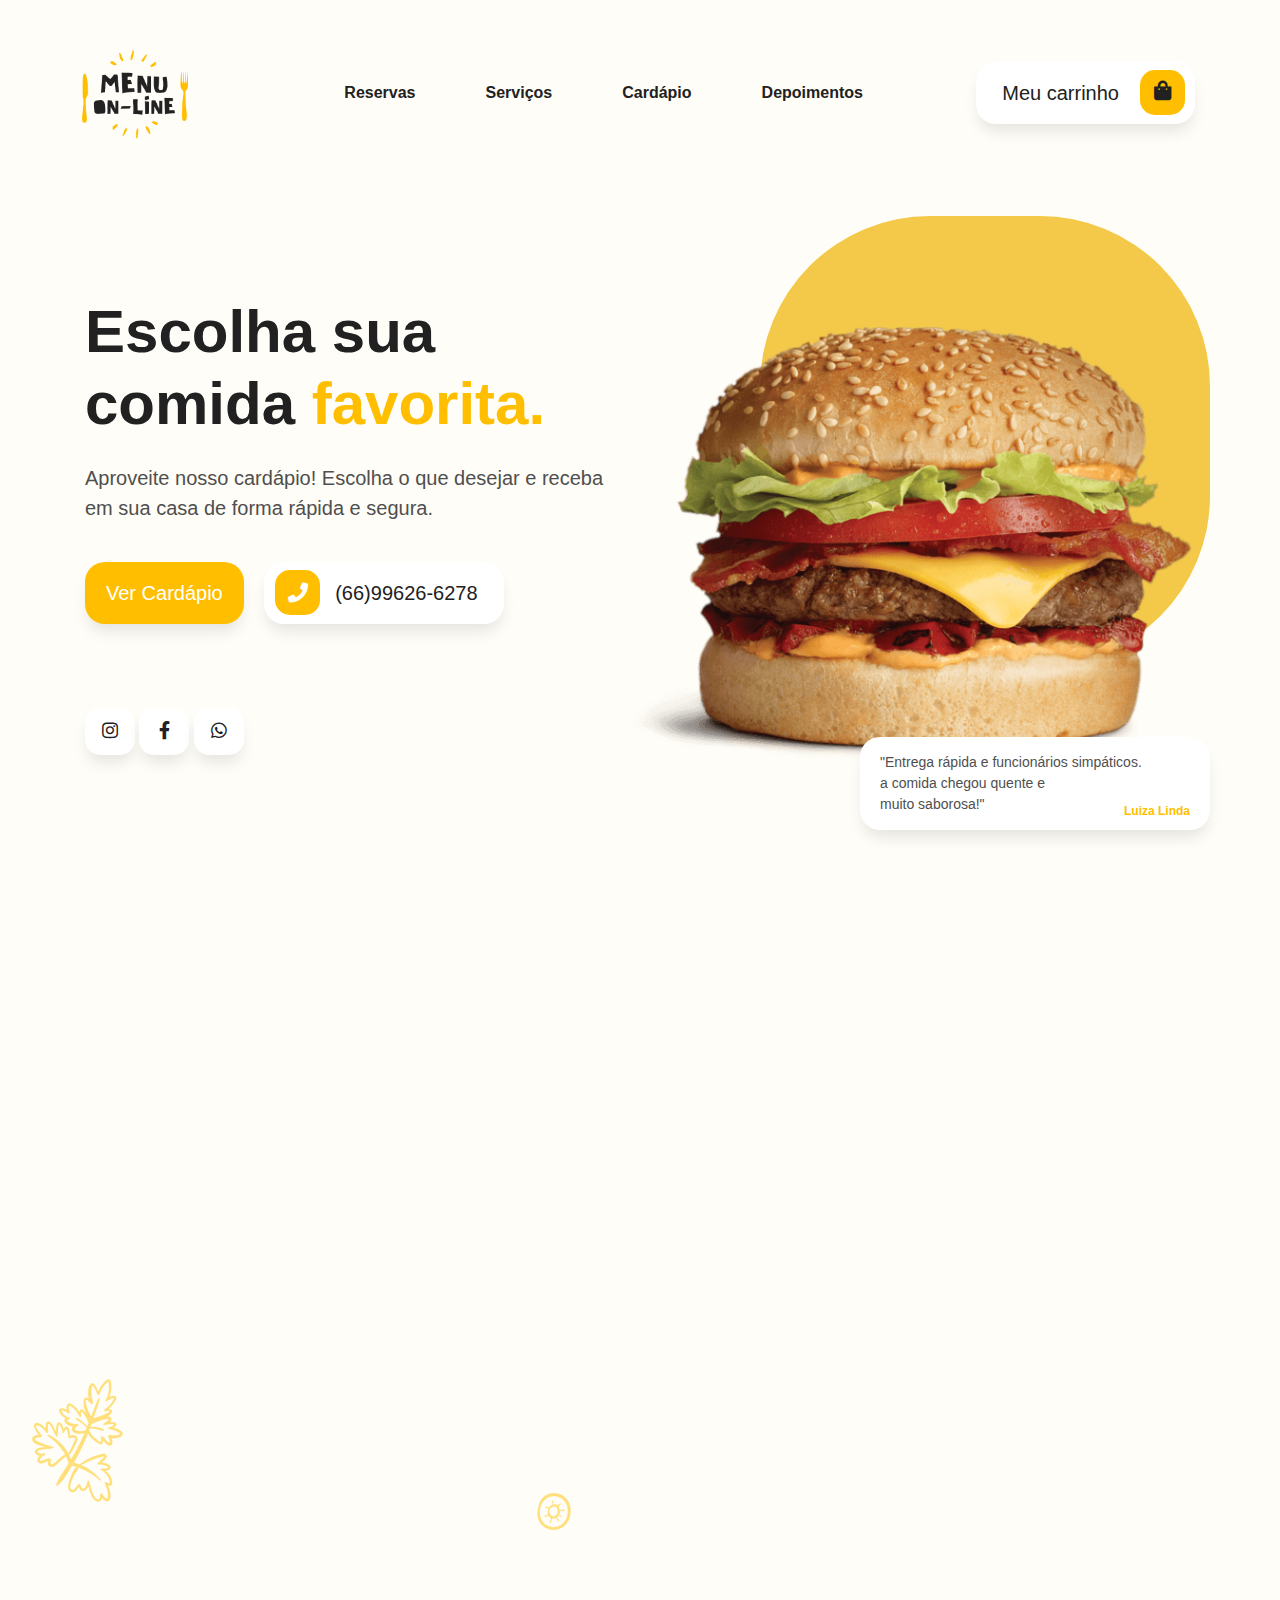
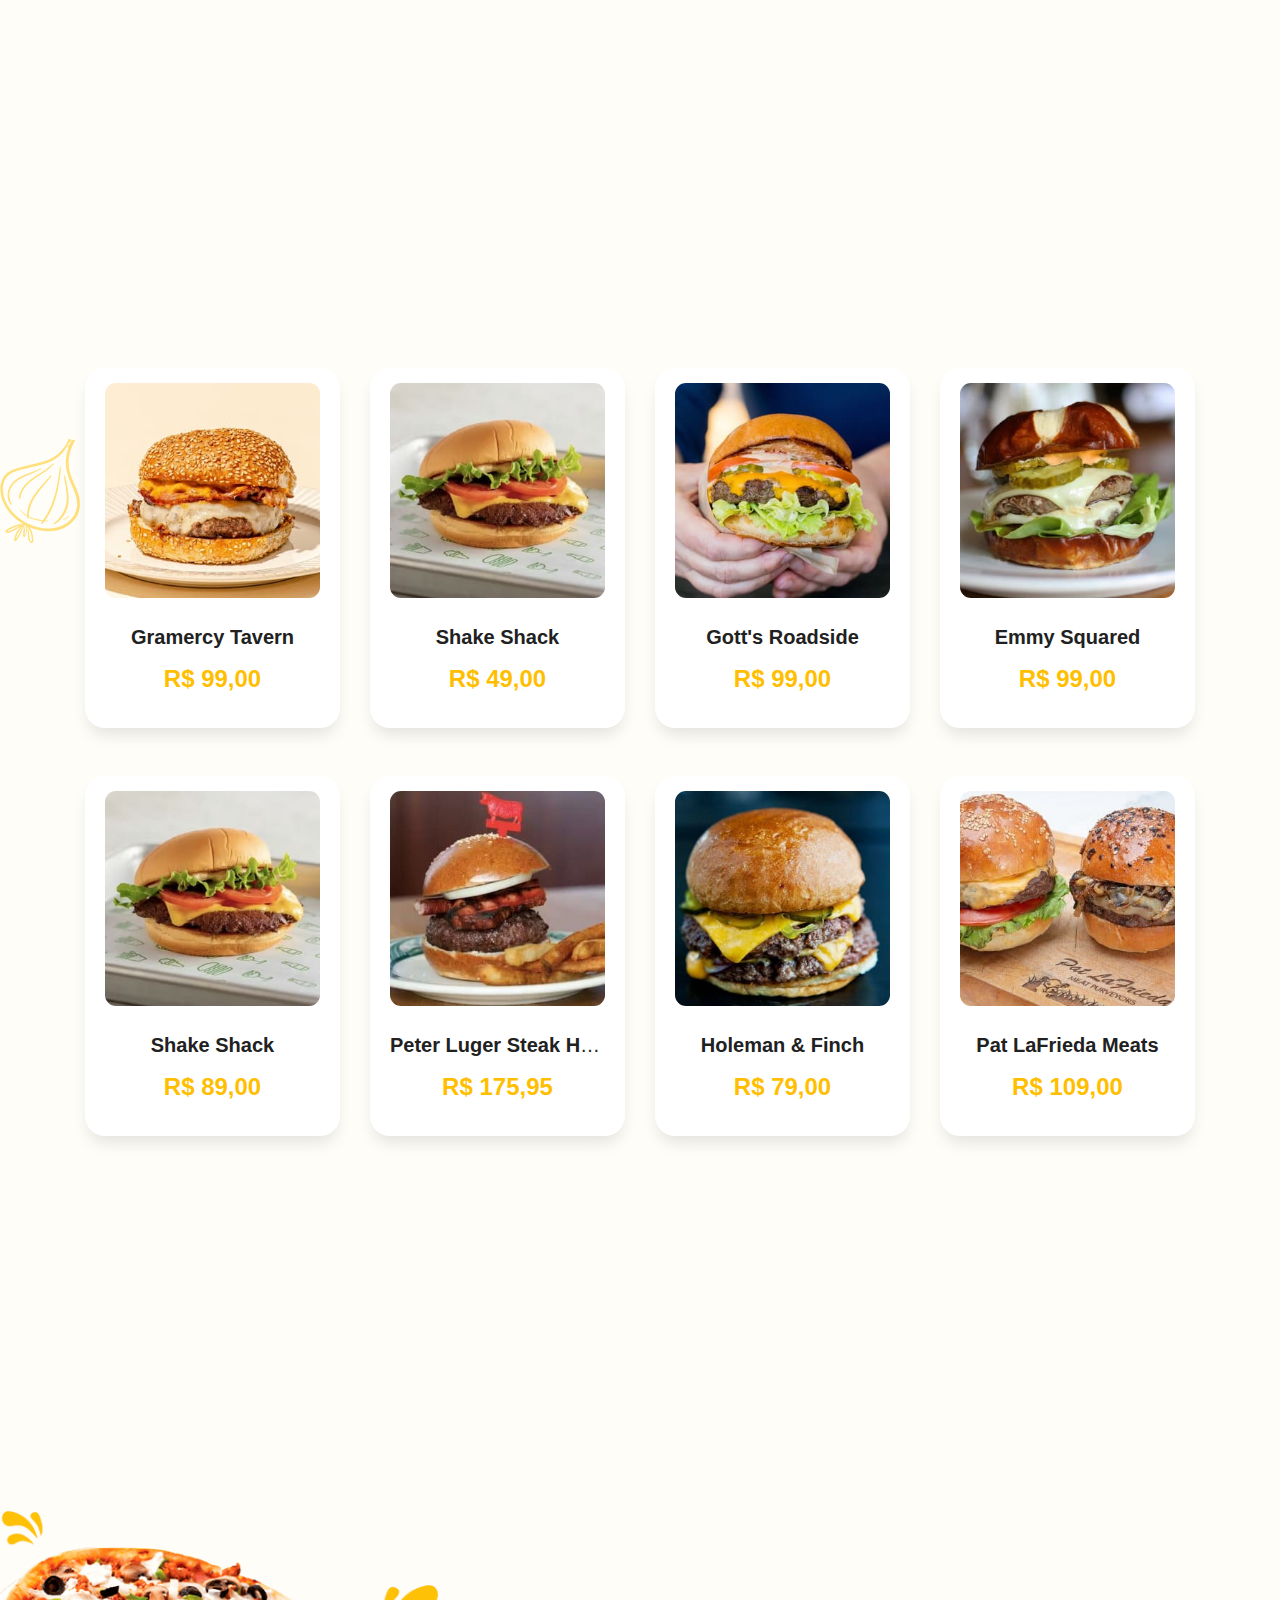
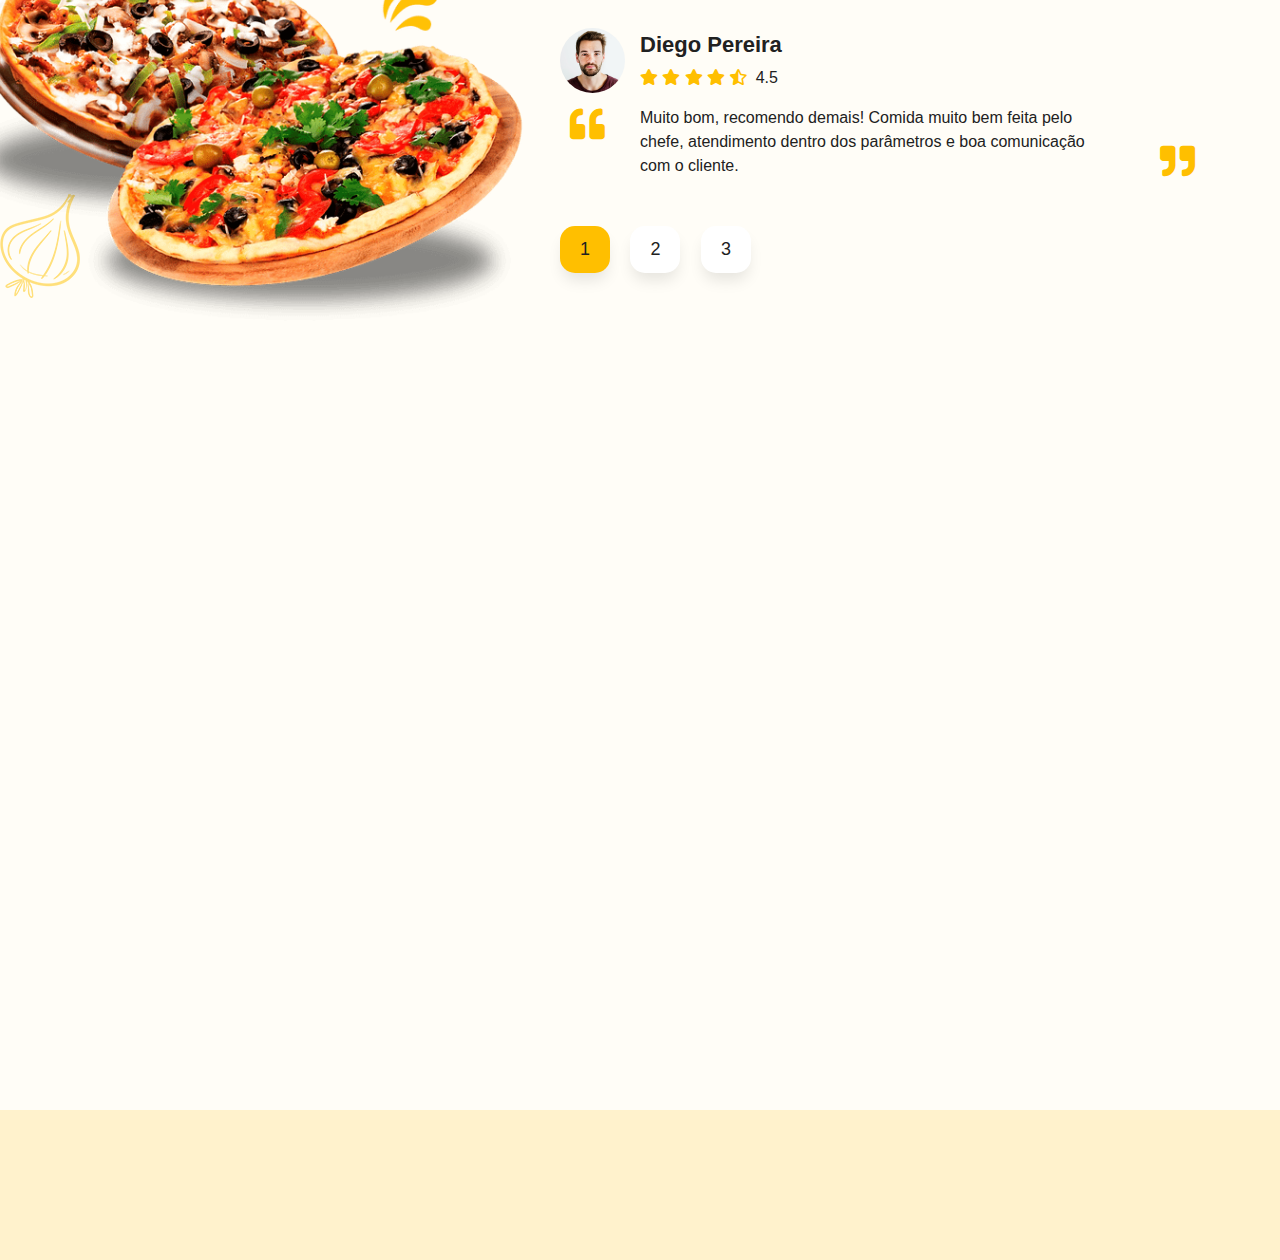
==== commit ebfc5d1d: "responsivo" ====
--- a/index.html
+++ b/index.html
@@ -25,7 +25,7 @@
 
     <section class="header">
         <div class="container">
-            <nav class="navbar navbar-expand lg pl-0 pr-0">
+            <nav class="navbar navbar-expand lg pl-0 pr-0 col-one">
                 <a class="navbar-brand wow fadeIn" href="#">
                     <img src="./img/logo.png" width="160" class="img-logo" />
                 </a>
@@ -65,7 +65,7 @@
     <section class="banner">
         <div class="container">
             <div class="row">
-                <div class="col 6">
+                <div class="col-12 col-lg-6 col-md-6 col-sm-12 col-one">
                     <div class="d-flex text-banner">
                         <h1 class="wow fadeInLeft"><b>Escolha sua comida <b class="color-primary">favorita.</b></b></h1>
                         <p class="wow fadeInLeft delay-02s">Aproveite nosso cardápio! Escolha o que desejar e receba em sua casa de forma rápida e
@@ -98,7 +98,7 @@
                         <i class="fab fa-whatsapp"></i>
                     </a>
                 </div>
-                <div class="col 6">
+                <div class="col 6 no-mobile">
                     <div class="card-banner"></div>
                     <div class="d-flex img-banner wow fadeIN delay-05s">
                         <img src="./img/burguer.png">
@@ -129,7 +129,7 @@
                         <b>Como são nossos serviços</b>
                     </h1>
                 </div>
-                <div class="col-4 mb-5 wow fadeInUp">
+                <div class="col-12 col-lg-4 col-md-4 col-sm-12 col-one mb-5 wow fadeInUP">
                     <div class="card-icon text-center">
                         <img src="./img/icone-pedido.svg" width="150">
                     </div>
@@ -141,7 +141,7 @@
                     </div>
                 </div>
 
-                <div class="col-4 mb-5 wow fadeInUp">
+                <div class="col-12 col-lg-4 col-md-4 col-sm-12 col-one mb-5 wow fadeInUP">
                     <div class="card-icon text-center">
                         <img src="./img/icone-delivery.svg" width="250">
                     </div>
@@ -153,7 +153,7 @@
                     </div>
                 </div>
 
-                <div class="col-4 mb-5 wow fadeInUp">
+                <div class="col-12 col-lg-4 col-md-4 col-sm-12 col-one mb-5 wow fadeInUP">
                     <div class="card-icon text-center">
                         <img src="./img/icone-qualidade.svg" width="250">
                     </div>
@@ -172,14 +172,14 @@
         <div class="background-cardapio"></div>
         <div class="container">
             <div class="row">
-                <div class="col-12 text-center mb-5 wow fadeIn">
+                <div class="col-12 col-one text-center mb-5 wow fadeIn">
                     <span class="hint-title"><b>Cardápio</b></span>
                     <h1 class="title">
                         <b>Conheça nosso cardápio</b>
                     </h1>
                 </div>
 
-                <div class="col-12 container-menu wow fadeInUp">
+                <div class="col-12 col-one container-menu wow fadeInUp">
                     <a id= "menu-burgers" class="btn btn-white btn-sm mr-3 active" onclick ="cardapio.metodos.obterItensCardapio('burgers')">
                         <i class="fas fa-hamburger"></i>&nbsp;Burgers
                     </a>
@@ -205,7 +205,7 @@
                     </a>
                 </div>
 
-                <div class="col-12">
+                <div class="col-12 col-one">
                     <div class="row" id="itensCardapio">
                         
                         <!-- <div class="col-3">
@@ -286,7 +286,7 @@
 
                 </div>
 
-                <div class="col-12 text-center wow fadeInUP">
+                <div class="col-12 col-one text-center wow fadeInUP">
                     <a id="btnVerMais" class="btn btn-white btn-sm" onclick = "cardapio.metodos.verMais()">Ver mais</a>
                 </div>
 
@@ -299,14 +299,14 @@
         <div class="container">
             <div class="row">
 
-                <div class="col-5 text-center">
+                <div class="col-5 no-mobile text-center">
                     <div class="card-depoimentos wow fadeIn"></div>
                     <div class="d-flex img-banner">
                         <img src="./img/pizzas.png" />
                     </div>
                 </div>
 
-                <div class="col-7">
+                <div class="col-12 col-lg-7 col-md-7 col-sm-12 col-one">
                     <span class="hint-title wow fadeIn"><b>Depoimentos</b></span>
                     <h1 class="title wow fadeIn">
                         <b>O que dizem sobre nós</b>
@@ -399,13 +399,13 @@
     <section class="reserva" id="reserva">
         <div class="container">
             <div class="row">
-                <div class="col-12">
+                <div class="col-12 col-one">
 
                     <div class="card-secondary wow fadeIn">
 
                         <div class="row">
 
-                            <div class="col-7">
+                            <div class="col-12 col-lg-7 col-md-7 col-sm-12">
                                 <span class="hint-title"><b>Reserva</b></span>
                                 <h1 class="title">
                                     <b>Quer reservar um horário?</b>
@@ -420,7 +420,7 @@
                                 </a>
                             </div>
 
-                            <div class="col-5">
+                            <div class="col-5 no-mobile">
                                 <div class="card-reserva"></div>
                                 <div class="d-flex img-banner">
                                     <img src="./img/icone-reserva.svg" />
@@ -438,15 +438,15 @@
     <section class="footer">
         <div class="container">
             <div class="row">
-                <div class="col 3 container-logo-footer">
+                <div class="col-12 col-lg-3 col-md-3 col-sm-12 col-one container-logo-footer wow fadeIn">
                     <img class="logo-footer" src="./img/logo.png" alt="">
                 </div>
 
-                <div class="col 6 container-texto-footer wow fadeIn">
+                <div class="col-12 col-lg-6 col-md-6 col-sm-12 col-one container-texto-footer wow fadeIn">
                     <p class="mb-0"><b>Menu On-Online</b> &copy; Todos os direitos reservados</p>
                 </div>
 
-                <div class="col 3 container-redes-footer">
+                <div class="col-12 col-lg-3 col-md-3 col-sm-12 col-one container-redes-footer wow fadeIn">
                     <a href="https://www.instagran.com/cleber.feitosa.7/" class="btn btn-sm btn-white btn-social mt-4 mr-3" target="_blank">
                         <i class="fab fa-instagram"></i>
                     </a>
@@ -503,7 +503,7 @@
                 </div>
 
                 <div id="localEntrega" class="row mr-0 ml-0 hidden">
-                    <div class="col-4">
+                    <div class="col-12 col-lg-4 col-md-4 col-sm-12">
                         <div class="form-group container-cep">
                           <label>CEP:</label>
                           <input id="txtCEP" type="text" class="form-control" />
@@ -513,43 +513,43 @@
                           </a>
                         </div>
                       </div>
-                    <div class="col-8"></div>
-
-                    <div class="col-6">
+                    <div class="col-8 no-mobile"></div>
+
+                    <div class="col-12 col-lg-6 col-md-6 col-sm-12">
                         <div class="form-group">
                             <label>Endereço:</label>
                             <input id="txtEndereco" type="text" class="form-control">
                         </div>
                     </div>
 
-                    <div class="col-4">
+                    <div class="col-12 col-lg-4 col-md-4 col-sm-12">
                         <div class="form-group">
                             <label>Bairro:</label>
                             <input id="txtBairro" type="text" class="form-control">
                         </div>
                     </div>
-                    <div class="col-2">
+                    <div class="col-12 col-lg-2 col-md-2 col-sm-12">
                         <div class="form-group">
                             <label>Número:</label>
                             <input id="txtNumero" type="text" class="form-control">
                         </div>
                     </div>
 
-                    <div class="col-6">
+                    <div class="col-12 col-lg-6 col-md-6 col-sm-12">
                         <div class="form-group">
                             <label>Cidade:</label>
                             <input id="txtCidade" type="text" class="form-control">
                         </div>
                     </div>
 
-                    <div class="col-4">
+                    <div class="col-12 col-lg-4 col-md-4 col-sm-12">
                         <div class="form-group">
                             <label>Complemento:</label>
                             <input id="txtComplemento" type="text" class="form-control">
                         </div>
                     </div>
 
-                    <div class="col-2">
+                    <div class="col-12 col-lg-2 col-md-2 col-sm-12">
                         <div class="form-group">
                             <label>UF:</label>
                             <select id="ddlUf" class="form-control">
